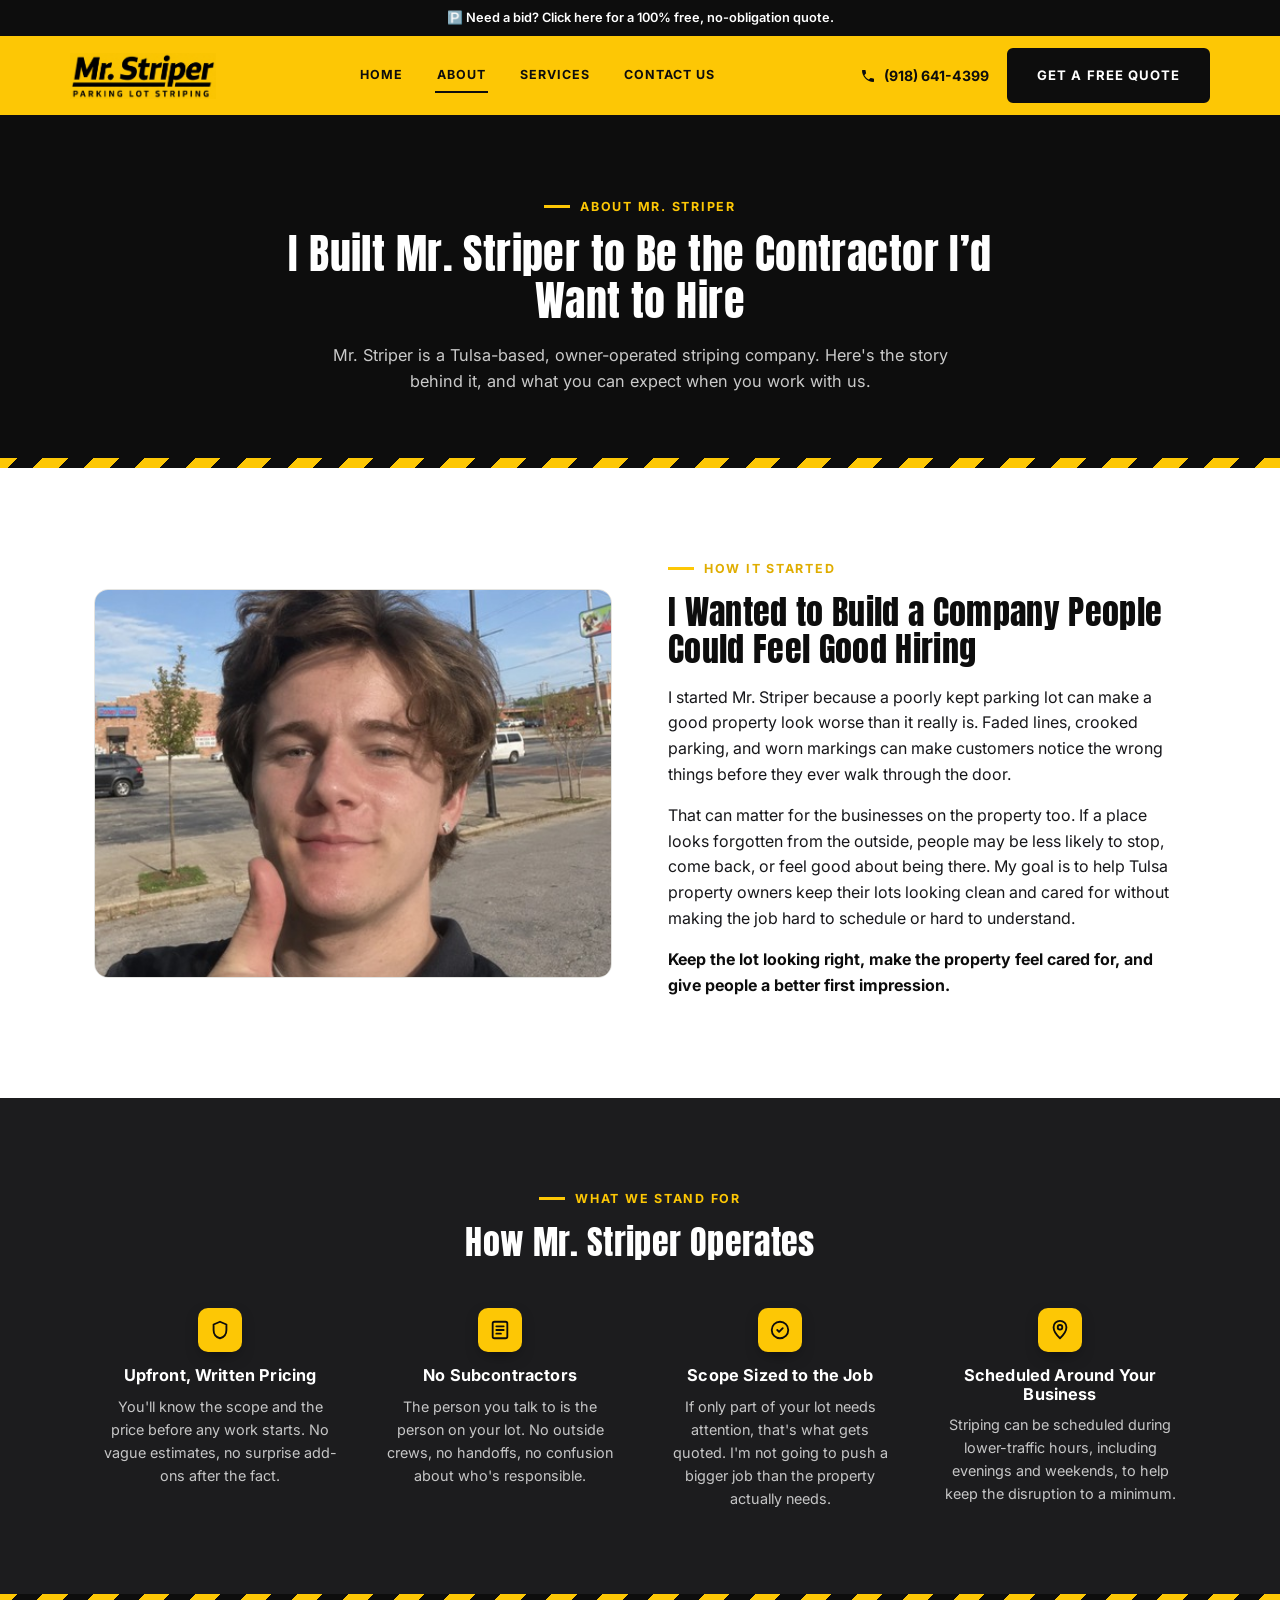
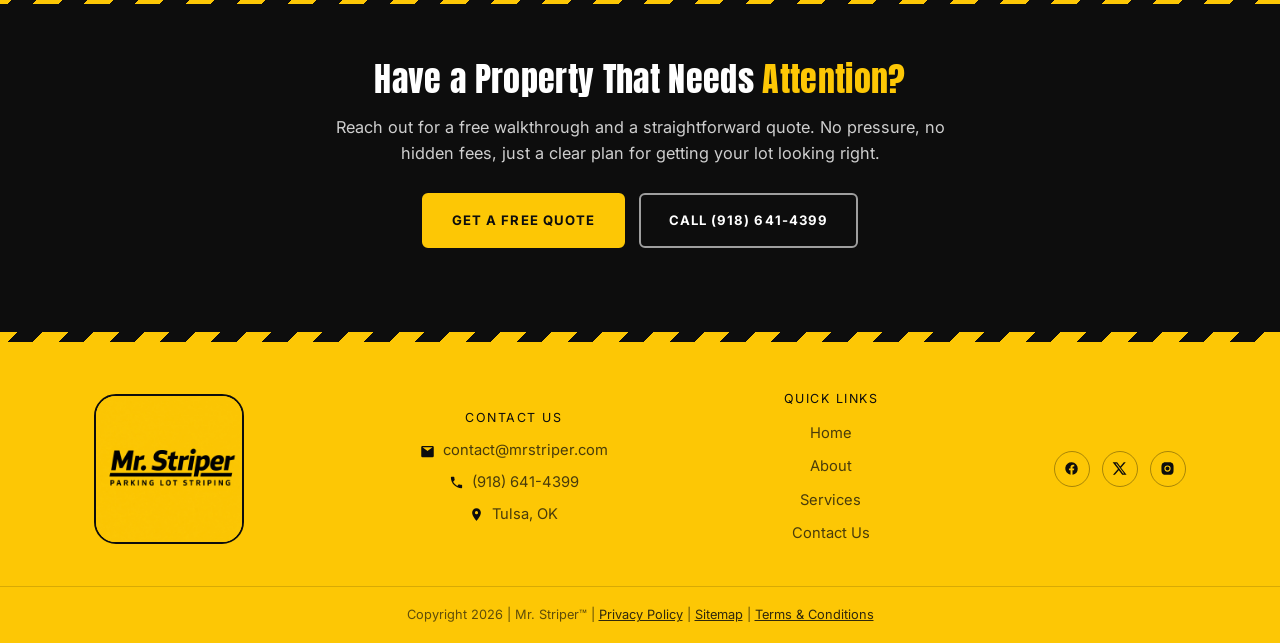
==== about.html @ 01c297da "Rewrite About page story paragraphs" ====
<!DOCTYPE html>
<html lang="en">
<head>
<meta charset="UTF-8">
<meta name="viewport" content="width=device-width, initial-scale=1.0">
<title>About Mr. Striper | Parking Lot Striping in Tulsa, OK</title>
<meta name="description" content="Mr. Striper is a Tulsa-based, owner-operated parking lot striping company built on upfront pricing, careful work, and no subcontractors. Meet Will Senka and see how we operate.">
<link rel="icon" type="image/svg+xml" href="favicon.svg">
<link rel="preconnect" href="https://fonts.googleapis.com">
<link rel="preconnect" href="https://fonts.gstatic.com" crossorigin>
<link href="https://fonts.googleapis.com/css2?family=Anton&family=Inter:wght@400;500;600;700;800&display=swap" rel="stylesheet">
<link rel="stylesheet" href="styles.css">
</head>
<body>

<div class="announcement-bar">
  <div class="wrap">
    <a href="index.html#contact">🅿️ Need a bid? Click here for a 100% free, no-obligation quote.</a>
  </div>
</div>

<header class="site-header">
  <div class="wrap header-inner">
    <a href="index.html" class="brand">
      <img src="images/logo-header.png" alt="Mr. Striper - Parking Lot Striping" class="header-logo">
    </a>

    <nav class="main-nav" id="mainNav">
      <a href="index.html">Home</a>
      <a href="about.html" class="active">About</a>
      <a href="index.html#services">Services</a>
      <a href="index.html#contact">Contact Us</a>
    </nav>

    <div class="header-actions">
      <a class="header-phone" href="tel:9186414399">
        <svg viewBox="0 0 24 24"><path d="M6.6 10.8c1.4 2.8 3.8 5.1 6.6 6.6l2.2-2.2c.3-.3.7-.4 1-.2 1.1.4 2.3.6 3.6.6.6 0 1 .4 1 1V20c0 .6-.4 1-1 1C10.9 21 3 13.1 3 3.9c0-.6.4-1 1-1h3.5c.6 0 1 .4 1 1 0 1.2.2 2.4.6 3.5.1.4 0 .8-.3 1l-2.2 2.4z"/></svg>
        <span class="phone-text">(918) 641-4399</span>
      </a>
      <a class="btn btn-navy" href="index.html#contact">Get a Free Quote</a>
      <button class="nav-toggle" id="navToggle" aria-label="Toggle menu" aria-expanded="false">
        <span></span>
      </button>
    </div>
  </div>
</header>

<!-- PAGE HERO -->
<section class="page-hero">
  <div class="wrap">
    <div class="eyebrow on-dark">About Mr. Striper</div>
    <h1>I Built Mr. Striper to Be the Contractor I&rsquo;d Want to Hire</h1>
    <p>Mr. Striper is a Tulsa-based, owner-operated striping company. Here's the story behind it, and what you can expect when you work with us.</p>
  </div>
</section>

<div class="stripe-divider" aria-hidden="true"></div>

<!-- OUR STORY -->
<section class="section-light">
  <div class="wrap split">
    <div class="split-art">
      <div class="photo-frame ratio-4-3">
        <img src="images/owner-will.jpg" alt="Will Senka, owner of Mr. Striper, giving a thumbs up">
      </div>
    </div>
    <div class="split-copy">
      <div class="eyebrow">How It Started</div>
      <h2>I Wanted to Build a Company People Could Feel Good Hiring</h2>
      <p>I started Mr. Striper because a poorly kept parking lot can make a good property look worse than it really is. Faded lines, crooked parking, and worn markings can make customers notice the wrong things before they ever walk through the door.</p>
      <p>That can matter for the businesses on the property too. If a place looks forgotten from the outside, people may be less likely to stop, come back, or feel good about being there. My goal is to help Tulsa property owners keep their lots looking clean and cared for without making the job hard to schedule or hard to understand.</p>
      <p><strong>Keep the lot looking right, make the property feel cared for, and give people a better first impression.</strong></p>
    </div>
  </div>
</section>

<!-- WHAT WE STAND FOR -->
<section class="section-dark">
  <div class="wrap">
    <div class="services-head">
      <div class="eyebrow on-dark">What We Stand For</div>
      <h2>How Mr. Striper Operates</h2>
    </div>

    <div class="trust-grid">
      <div class="trust-item">
        <div class="service-icon">
          <svg viewBox="0 0 24 24" fill="none" stroke-width="2" stroke-linecap="round" stroke-linejoin="round"><path d="M12 3l7 3v6c0 4.5-3 8-7 9-4-1-7-4.5-7-9V6l7-3z"/></svg>
        </div>
        <h3>Upfront, Written Pricing</h3>
        <p>You'll know the scope and the price before any work starts. No vague estimates, no surprise add-ons after the fact.</p>
      </div>
      <div class="trust-item">
        <div class="service-icon">
          <svg viewBox="0 0 24 24" fill="none" stroke-width="2" stroke-linecap="round" stroke-linejoin="round"><rect x="4" y="3" width="16" height="18" rx="2"/><path d="M8 8h8M8 12h8M8 16h5"/></svg>
        </div>
        <h3>No Subcontractors</h3>
        <p>The person you talk to is the person on your lot. No outside crews, no handoffs, no confusion about who's responsible.</p>
      </div>
      <div class="trust-item">
        <div class="service-icon">
          <svg viewBox="0 0 24 24" fill="none" stroke-width="2" stroke-linecap="round" stroke-linejoin="round"><path d="M9 12l2 2 4-4"/><circle cx="12" cy="12" r="9"/></svg>
        </div>
        <h3>Scope Sized to the Job</h3>
        <p>If only part of your lot needs attention, that's what gets quoted. I'm not going to push a bigger job than the property actually needs.</p>
      </div>
      <div class="trust-item">
        <div class="service-icon">
          <svg viewBox="0 0 24 24" fill="none" stroke-width="2" stroke-linecap="round" stroke-linejoin="round"><path d="M12 21s7-6.5 7-12a7 7 0 10-14 0c0 5.5 7 12 7 12z"/><circle cx="12" cy="9" r="2.5"/></svg>
        </div>
        <h3>Scheduled Around Your Business</h3>
        <p>Striping can be scheduled during lower-traffic hours, including evenings and weekends, to help keep the disruption to a minimum.</p>
      </div>
    </div>
  </div>
</section>

<div class="stripe-divider" aria-hidden="true"></div>

<!-- FINAL CTA -->
<section class="final-cta">
  <div class="wrap">
    <h2>Have a Property That Needs <span class="accent">Attention?</span></h2>
    <p>Reach out for a free walkthrough and a straightforward quote. No pressure, no hidden fees, just a clear plan for getting your lot looking right.</p>
    <div class="cta-row cta-row-center">
      <a href="index.html#contact" class="btn btn-primary">Get a Free Quote</a>
      <a href="tel:9186414399" class="btn btn-outline-white">Call (918) 641-4399</a>
    </div>
  </div>
</section>

<div class="stripe-divider" aria-hidden="true"></div>

<!-- FOOTER -->
<footer class="site-footer">
  <div class="wrap footer-inner">
    <span class="logo-badge" aria-hidden="true">
      <img src="images/logo.jpg" alt="">
    </span>

    <div class="footer-contact">
      <h4>Contact Us</h4>
      <ul>
        <li>
          <svg viewBox="0 0 24 24"><path d="M2 5a2 2 0 012-2h16a2 2 0 012 2v14a2 2 0 01-2 2H4a2 2 0 01-2-2V5zm2 0l8 6 8-6"/></svg>
          <a href="mailto:contact@mrstriper.com">contact@mrstriper.com</a>
        </li>
        <li>
          <svg viewBox="0 0 24 24"><path d="M6.6 10.8c1.4 2.8 3.8 5.1 6.6 6.6l2.2-2.2c.3-.3.7-.4 1-.2 1.1.4 2.3.6 3.6.6.6 0 1 .4 1 1V20c0 .6-.4 1-1 1C10.9 21 3 13.1 3 3.9c0-.6.4-1 1-1h3.5c.6 0 1 .4 1 1 0 1.2.2 2.4.6 3.5.1.4 0 .8-.3 1l-2.2 2.4z"/></svg>
          <a href="tel:9186414399">(918) 641-4399</a>
        </li>
        <li>
          <svg viewBox="0 0 24 24"><path d="M12 2a7 7 0 00-7 7c0 5.25 7 13 7 13s7-7.75 7-13a7 7 0 00-7-7zm0 9.5A2.5 2.5 0 1112 6.5a2.5 2.5 0 010 5z"/></svg>
          Tulsa, OK
        </li>
      </ul>
    </div>

    <div class="footer-links">
      <h4>Quick Links</h4>
      <ul>
        <li><a href="index.html">Home</a></li>
        <li><a href="about.html">About</a></li>
        <li><a href="index.html#services">Services</a></li>
        <li><a href="index.html#contact">Contact Us</a></li>
      </ul>
    </div>

    <div class="footer-social">
      <a href="#" aria-label="Facebook"><svg viewBox="0 0 24 24"><path d="M22 12a10 10 0 10-11.6 9.9v-7H7.9V12h2.5V9.8c0-2.5 1.5-3.9 3.8-3.9 1.1 0 2.2.2 2.2.2v2.5h-1.2c-1.2 0-1.6.8-1.6 1.6V12h2.8l-.4 2.9h-2.4v7A10 10 0 0022 12z"/></svg></a>
      <a href="#" aria-label="X / Twitter"><svg viewBox="0 0 24 24"><path d="M18.9 2H22l-7.6 8.6L23.3 22h-7l-5.5-7.2L4.6 22H1.5l8.1-9.2L1 2h7.2l5 6.6L18.9 2zm-1.2 18h1.7L7.4 3.9H5.6L17.7 20z"/></svg></a>
      <a href="#" aria-label="Instagram"><svg viewBox="0 0 24 24"><path d="M12 2c-2.7 0-3 0-4 .1-1 .1-1.7.2-2.3.5a4.6 4.6 0 00-1.7 1.1A4.6 4.6 0 002.9 5.4c-.3.6-.4 1.3-.5 2.3C2.3 8.7 2.3 9 2.3 12s0 3.3.1 4.3c.1 1 .2 1.7.5 2.3.3.6.6 1.1 1.1 1.7.5.5 1 .9 1.7 1.1.6.3 1.3.4 2.3.5 1 .1 1.3.1 4 .1s3 0 4-.1c1-.1 1.7-.2 2.3-.5a4.6 4.6 0 001.7-1.1c.5-.5.9-1 1.1-1.7.3-.6.4-1.3.5-2.3.1-1 .1-1.3.1-4.3s0-3.3-.1-4.3c-.1-1-.2-1.7-.5-2.3a4.6 4.6 0 00-1.1-1.7 4.6 4.6 0 00-1.7-1.1c-.6-.3-1.3-.4-2.3-.5C15 2 14.7 2 12 2zm0 5a5 5 0 110 10 5 5 0 010-10zm0 8.2a3.2 3.2 0 100-6.4 3.2 3.2 0 000 6.4zm5.2-8.4a1.2 1.2 0 100-2.4 1.2 1.2 0 000 2.4z"/></svg></a>
    </div>
  </div>

  <div class="footer-bottom">
    Copyright 2026 | Mr. Striper™ | <a href="#">Privacy Policy</a> | <a href="#">Sitemap</a> | <a href="#">Terms &amp; Conditions</a>
  </div>
</footer>

<script src="script.js"></script>
</body>
</html>
---- styles.css ----
/* ==========================================================================
   Mr. Striper — stylesheet
   ========================================================================== */

:root {
  --yellow: #fdc705;
  --yellow-deep: #e0ad00;
  --black: #0d0d0d;
  --charcoal: #1c1c1e;
  --asphalt: #2a2a2d;
  --white: #ffffff;
  --off-white: #f7f7f5;
  --ink: #17171a;
  --gray-mid: #696259;
  --border-soft: #e3e3e0;
  --red: #c22a22;
  --blue: #1959a8;

  --font-head: 'Anton', 'Arial Narrow', Arial, sans-serif;
  --font-body: 'Inter', 'Segoe UI', Arial, sans-serif;

  --max: 1140px;
  --radius: 10px;
  --shadow: 0 12px 30px -12px rgba(0, 0, 0, 0.35);
}

* {
  box-sizing: border-box;
}

html {
  scroll-behavior: smooth;
}

#hero,
#about,
#services,
#contact {
  scroll-margin-top: 79px;
}

body {
  margin: 0;
  font-family: var(--font-body);
  color: var(--ink);
  background: var(--white);
  line-height: 1.6;
  -webkit-font-smoothing: antialiased;
}

img {
  max-width: 100%;
  display: block;
}

a {
  color: inherit;
  text-decoration: none;
}

h1, h2, h3, h4 {
  font-family: var(--font-head);
  font-weight: 400;
  color: var(--black);
  letter-spacing: 0.01em;
  margin: 0 0 0.5em;
  line-height: 1.12;
}

p {
  margin: 0 0 1em;
}

.wrap {
  width: 100%;
  max-width: var(--max);
  margin: 0 auto;
  padding: 0 24px;
}

.eyebrow {
  display: inline-flex;
  align-items: center;
  gap: 10px;
  font-family: var(--font-body);
  font-size: 0.78rem;
  font-weight: 700;
  letter-spacing: 0.14em;
  text-transform: uppercase;
  color: var(--yellow-deep);
  margin-bottom: 14px;
}

.eyebrow::before {
  content: "";
  display: inline-block;
  width: 26px;
  height: 3px;
  background: var(--yellow);
}

.eyebrow.on-dark {
  color: var(--yellow);
}

section {
  padding: 84px 0;
}

#services {
  padding-top: 32px;
}

#work-reel {
  padding-top: 56px;
  background: var(--black);
}

#how-it-works {
  padding-top: 56px;
}

#trust-strip {
  padding-top: 56px;
}

/* ---------- Trust badges ---------- */
.trust-badges {
  background: var(--charcoal);
  padding: 26px 0;
}

.trust-badges-row {
  display: flex;
  flex-wrap: wrap;
  justify-content: center;
  align-items: center;
  gap: 14px 22px;
}

.trust-badge {
  display: flex;
  align-items: center;
  gap: 8px;
  font-family: var(--font-body);
  font-weight: 700;
  font-size: 0.82rem;
  color: var(--white);
  white-space: nowrap;
}

.trust-badge svg {
  width: 18px;
  height: 18px;
  stroke: var(--yellow);
  flex-shrink: 0;
}

/* ---------- Hazard stripe divider ---------- */
.stripe-divider {
  height: 10px;
  background: repeating-linear-gradient(
    -45deg,
    var(--yellow),
    var(--yellow) 18px,
    var(--black) 18px,
    var(--black) 36px
  );
}

/* ---------- Buttons ---------- */
.btn {
  display: inline-flex;
  align-items: center;
  justify-content: center;
  gap: 8px;
  font-family: var(--font-body);
  font-weight: 700;
  font-size: 0.82rem;
  letter-spacing: 0.08em;
  text-transform: uppercase;
  padding: 15px 28px;
  border-radius: 6px;
  border: 2px solid transparent;
  cursor: pointer;
  transition: transform 0.15s ease, box-shadow 0.15s ease, background 0.15s ease, color 0.15s ease;
  white-space: nowrap;
}

.btn:hover {
  transform: translateY(-2px);
}

.btn-primary {
  background: var(--yellow);
  color: var(--black);
  border-color: var(--yellow);
}

.btn-primary:hover {
  background: var(--yellow-deep);
  border-color: var(--yellow-deep);
  box-shadow: 0 10px 20px -8px rgba(253, 199, 5, 0.55);
}

.btn-outline-navy {
  background: transparent;
  color: var(--black);
  border-color: var(--black);
}

.btn-outline-navy:hover {
  background: var(--black);
  color: var(--white);
}

.btn-outline-white {
  background: transparent;
  color: var(--white);
  border-color: rgba(255, 255, 255, 0.6);
}

.btn-outline-white:hover {
  background: var(--white);
  color: var(--black);
  border-color: var(--white);
}

.btn-navy {
  background: var(--black);
  color: var(--white);
  border-color: var(--black);
}

.btn-navy:hover {
  background: #000;
  border-color: #000;
  box-shadow: 0 10px 20px -8px rgba(0, 0, 0, 0.55);
}

.cta-row {
  display: flex;
  flex-wrap: wrap;
  gap: 14px;
  margin-top: 26px;
}

/* ---------- Logo ---------- */
.brand {
  display: inline-flex;
  align-items: center;
  gap: 12px;
}

.logo-badge {
  width: 150px;
  height: 150px;
  border-radius: 22px;
  overflow: hidden;
  flex-shrink: 0;
  border: 2px solid var(--black);
}

.logo-badge img {
  width: 100%;
  height: 100%;
  object-fit: cover;
}

.header-logo {
  height: 46px;
  width: auto;
  display: block;
}

/* ---------- Announcement bar ---------- */
.announcement-bar {
  background: var(--black);
}

.announcement-bar a {
  display: block;
  padding: 8px 24px;
  text-align: center;
  font-family: var(--font-body);
  font-size: 0.8rem;
  font-weight: 600;
  color: var(--white);
  text-decoration: none;
}

.announcement-bar a:hover {
  color: var(--yellow);
}

/* ---------- Header ---------- */
header.site-header {
  position: sticky;
  top: 0;
  z-index: 100;
  background: var(--yellow);
  border-bottom: 3px solid var(--black);
}

.header-inner {
  display: flex;
  align-items: center;
  justify-content: space-between;
  gap: 20px;
  padding: 12px 0;
}

nav.main-nav {
  display: flex;
  align-items: center;
  gap: 30px;
}

nav.main-nav a {
  font-family: var(--font-body);
  font-size: 0.78rem;
  font-weight: 700;
  letter-spacing: 0.08em;
  text-transform: uppercase;
  color: var(--black);
  padding: 6px 2px;
  border-bottom: 2px solid transparent;
  transition: border-color 0.15s ease, color 0.15s ease;
}

nav.main-nav a:hover,
nav.main-nav a.active {
  border-color: var(--black);
}

.header-actions {
  display: flex;
  align-items: center;
  gap: 18px;
}

.header-phone {
  display: flex;
  align-items: center;
  gap: 8px;
  font-family: var(--font-body);
  font-weight: 700;
  font-size: 0.88rem;
  color: var(--black);
  white-space: nowrap;
}

.header-phone svg {
  width: 16px;
  height: 16px;
  fill: var(--black);
}

.nav-toggle {
  display: none;
  background: none;
  border: none;
  cursor: pointer;
  padding: 6px;
}

.nav-toggle span,
.nav-toggle span::before,
.nav-toggle span::after {
  display: block;
  width: 24px;
  height: 2px;
  background: var(--black);
  position: relative;
  transition: 0.2s ease;
}

.nav-toggle span::before {
  content: "";
  position: absolute;
  top: -7px;
}

.nav-toggle span::after {
  content: "";
  position: absolute;
  top: 7px;
}

/* ---------- Page hero (interior pages) ---------- */
.page-hero {
  background: var(--black);
  padding: 72px 0 64px;
  text-align: center;
}

.page-hero .eyebrow {
  justify-content: center;
}

.page-hero h1 {
  color: var(--white);
  font-size: 2.6rem;
  max-width: 760px;
  margin: 0 auto 18px;
}

.page-hero p {
  color: rgba(255, 255, 255, 0.78);
  max-width: 620px;
  margin: 0 auto;
  font-size: 1.02rem;
}

/* ---------- Hero ---------- */
.hero {
  position: relative;
  overflow: hidden;
  padding: 100px 0 114px;
}

.hero-bg {
  position: absolute;
  inset: 0;
  z-index: 0;
}

.hero-bg img {
  width: 100%;
  height: 100%;
  object-fit: cover;
  object-position: center 70%;
}

.hero-bg-overlay {
  position: absolute;
  inset: 0;
  background:
    linear-gradient(100deg, rgba(13, 13, 13, 0.97) 0%, rgba(13, 13, 13, 0.9) 30%, rgba(13, 13, 13, 0.58) 58%, rgba(13, 13, 13, 0.3) 100%),
    linear-gradient(180deg, rgba(13, 13, 13, 0.25) 0%, rgba(13, 13, 13, 0) 35%, rgba(13, 13, 13, 0.4) 100%);
}

.hero-grid {
  position: relative;
  z-index: 1;
}

.hero-copy {
  max-width: 620px;
}

.hero h1 {
  font-size: 2.9rem;
  color: var(--white);
}

.hero h1 .accent {
  color: var(--yellow);
}

.final-cta h2 .accent {
  color: var(--yellow);
}

.hero p {
  color: rgba(255, 255, 255, 0.86);
  font-size: 1.02rem;
  max-width: 52ch;
}

.hero p strong {
  color: var(--white);
}

.hero .hero-trust {
  margin: 18px 0 0;
  font-family: var(--font-body);
  font-weight: 700;
  font-size: 0.78rem;
  letter-spacing: 0.02em;
  color: rgba(255, 255, 255, 0.92);
}

/* ---------- Alternating content sections ---------- */
.split {
  display: grid;
  grid-template-columns: 1fr 1fr;
  gap: 56px;
  align-items: center;
}

.split.reverse .split-art {
  order: 2;
}

.split.reverse .split-copy {
  order: 1;
}

.split-art {
  background: var(--off-white);
  border: 1px solid var(--border-soft);
  border-radius: 14px;
  overflow: hidden;
}

.photo-frame {
  aspect-ratio: 16 / 9;
  overflow: hidden;
}

.photo-frame.ratio-4-3 {
  aspect-ratio: 4 / 3;
}

.photo-frame img {
  width: 100%;
  height: 100%;
  object-fit: cover;
}

/* ---------- Illustrated before/after panels ---------- */
.before-after {
  display: grid;
  grid-template-columns: 1fr 1fr;
  gap: 3px;
  aspect-ratio: 4 / 3;
  background: var(--black);
}

.ba-panel {
  position: relative;
  overflow: hidden;
}

.ba-panel svg {
  width: 100%;
  height: 100%;
  display: block;
}

.ba-label {
  position: absolute;
  top: 0;
  left: 0;
  right: 0;
  z-index: 1;
  text-align: center;
  padding: 8px 4px;
  font-family: var(--font-body);
  font-weight: 700;
  font-size: 0.72rem;
  letter-spacing: 0.1em;
  text-transform: uppercase;
  color: var(--white);
}

.ba-before {
  background: rgba(0, 0, 0, 0.55);
}

.ba-after {
  background: var(--yellow-deep);
  color: var(--black);
}

.split-copy p strong {
  color: var(--black);
}

.section-light {
  background: var(--white);
}

.section-soft {
  background: var(--off-white);
  padding-top: 56px;
}

/* ---------- Dark feature section ---------- */
.section-dark {
  background: var(--charcoal);
  color: rgba(255, 255, 255, 0.88);
}

.section-dark h2 {
  color: var(--white);
}

.split-copy h2 {
  font-size: 2.1rem;
}

.section-dark .split-art {
  background: rgba(255, 255, 255, 0.04);
  border: 1px solid rgba(255, 255, 255, 0.14);
}

.section-dark p strong {
  color: var(--white);
}

/* ---------- Services ---------- */
.services-head {
  text-align: center;
  max-width: 640px;
  margin: 0 auto 48px;
}

.services-head h2 {
  font-size: 2.1rem;
}

.services-head p {
  color: var(--gray-mid);
}

.services-grid {
  display: grid;
  grid-template-columns: repeat(2, 1fr);
  gap: 24px;
  max-width: 860px;
  margin: 0 auto;
}

.service-card {
  position: relative;
  overflow: hidden;
  border-radius: 12px;
  aspect-ratio: 4 / 3.4;
  padding: 22px 22px 24px;
  display: flex;
  flex-direction: column;
  justify-content: flex-end;
  background-size: cover;
  background-repeat: no-repeat;
  border: 1px solid rgba(255, 255, 255, 0.1);
  transition: transform 0.18s ease, box-shadow 0.18s ease;
}

.service-card::before {
  content: "";
  position: absolute;
  inset: 0;
  background: linear-gradient(180deg, rgba(13, 13, 13, 0.15) 0%, rgba(13, 13, 13, 0.4) 45%, rgba(13, 13, 13, 0.94) 100%);
  z-index: 0;
}

.service-card > * {
  position: relative;
  z-index: 1;
}

.service-card:hover {
  transform: translateY(-4px);
  box-shadow: var(--shadow);
}

.card-photo-1 { background-image: url("images/hero-lot.webp"); background-position: center 30%; }
.card-photo-2 { background-image: url("images/restriping-lines.webp"); background-position: center 30%; }
.card-photo-3 { background-image: url("images/ada-stalls.webp"); background-position: center 35%; }
.card-photo-4 { background-image: url("images/fire-lane-curb.webp"); background-position: 60% 50%; }

.service-icon {
  width: 44px;
  height: 44px;
  border-radius: 10px;
  background: var(--yellow);
  display: flex;
  align-items: center;
  justify-content: center;
  margin-bottom: 14px;
  box-shadow: 0 6px 16px -6px rgba(0, 0, 0, 0.6);
}

.service-icon svg {
  width: 22px;
  height: 22px;
  stroke: var(--black);
}

.service-card h3 {
  color: var(--white);
  font-family: var(--font-body);
  font-weight: 700;
  font-size: 1.06rem;
  margin-bottom: 8px;
}

.service-card p {
  color: rgba(255, 255, 255, 0.85);
  font-size: 0.95rem;
  margin-bottom: 0;
}

/* ---------- Trust strip ---------- */
.trust-grid {
  display: grid;
  grid-template-columns: repeat(4, 1fr);
  gap: 28px;
}

.trust-item {
  display: flex;
  flex-direction: column;
  align-items: center;
  text-align: center;
  gap: 10px;
}

.trust-item .service-icon {
  margin-bottom: 4px;
}

.trust-item h3 {
  font-family: var(--font-body);
  font-weight: 700;
  font-size: 1.02rem;
  color: var(--white);
  margin: 0;
}

.trust-item p {
  font-family: var(--font-body);
  font-size: 0.9rem;
  color: rgba(255, 255, 255, 0.75);
  max-width: 26ch;
  margin: 0;
}

/* ---------- How it works ---------- */
.steps-grid {
  display: grid;
  grid-template-columns: repeat(4, 1fr);
  gap: 32px;
}

.step-num {
  font-family: var(--font-head);
  font-size: 2.6rem;
  color: var(--white);
  line-height: 1;
  margin-bottom: 16px;
}

.step-rule {
  width: 44px;
  height: 4px;
  background: var(--yellow);
  border-radius: 2px;
  margin-bottom: 20px;
}

.step h3 {
  font-family: var(--font-head);
  font-size: 1.05rem;
  letter-spacing: 0.02em;
  text-transform: uppercase;
  color: var(--white);
  margin-bottom: 10px;
}

.step p {
  font-family: var(--font-body);
  font-size: 0.92rem;
  line-height: 1.55;
  color: rgba(255, 255, 255, 0.7);
  margin: 0;
}

/* ---------- Work reel ---------- */
.reel-head {
  text-align: center;
  max-width: 640px;
  margin: 0 auto 40px;
}

.reel-head h2 {
  font-size: 2.1rem;
}

.reel-head p {
  color: rgba(255, 255, 255, 0.75);
}

.reel {
  position: relative;
  max-width: 860px;
  margin: 0 auto;
  aspect-ratio: 16 / 9;
  border-radius: 14px;
  overflow: hidden;
  box-shadow: var(--shadow);
  border: 1px solid rgba(255, 255, 255, 0.14);
}

.reel-slide {
  position: absolute;
  inset: 0;
  opacity: 0;
  animation: reelFade 28s ease infinite;
}

.reel-slide:nth-child(1) { animation-delay: 0s; }
.reel-slide:nth-child(2) { animation-delay: 4s; }
.reel-slide:nth-child(3) { animation-delay: 8s; }
.reel-slide:nth-child(4) { animation-delay: 12s; }
.reel-slide:nth-child(5) { animation-delay: 16s; }
.reel-slide:nth-child(6) { animation-delay: 20s; }
.reel-slide:nth-child(7) { animation-delay: 24s; }

@keyframes reelFade {
  0% { opacity: 0; }
  3.57% { opacity: 1; }
  10.71% { opacity: 1; }
  14.29% { opacity: 0; }
  100% { opacity: 0; }
}

.reel-slide img {
  width: 100%;
  height: 100%;
  object-fit: cover;
}

.reel-caption {
  position: absolute;
  left: 0;
  right: 0;
  bottom: 0;
  padding: 34px 22px 16px;
  background: linear-gradient(180deg, rgba(13, 13, 13, 0) 0%, rgba(13, 13, 13, 0.85) 100%);
  color: var(--white);
  font-family: var(--font-body);
  font-weight: 600;
  font-size: 0.98rem;
}

.reel-dots {
  position: absolute;
  right: 16px;
  bottom: 14px;
  display: flex;
  gap: 6px;
}

.reel-dots span {
  width: 6px;
  height: 6px;
  border-radius: 50%;
  background: rgba(255, 255, 255, 0.4);
  animation: reelDot 28s linear infinite;
}

.reel-dots span:nth-child(1) { animation-delay: 0s; }
.reel-dots span:nth-child(2) { animation-delay: 4s; }
.reel-dots span:nth-child(3) { animation-delay: 8s; }
.reel-dots span:nth-child(4) { animation-delay: 12s; }
.reel-dots span:nth-child(5) { animation-delay: 16s; }
.reel-dots span:nth-child(6) { animation-delay: 20s; }
.reel-dots span:nth-child(7) { animation-delay: 24s; }

@keyframes reelDot {
  0% { background: var(--yellow); }
  14.29% { background: var(--yellow); }
  14.3% { background: rgba(255, 255, 255, 0.4); }
  100% { background: rgba(255, 255, 255, 0.4); }
}

/* ---------- Owner section ---------- */
.owner-section {
  background: var(--yellow);
  padding: 60px 0 90px;
  text-align: center;
}

.owner-section > .wrap > h2 {
  display: inline-block;
  color: var(--black);
  margin-bottom: 34px;
  font-size: 2.1rem;
}

.owner-section > .wrap > h2::after {
  content: "";
  display: block;
  width: 75%;
  height: 7px;
  background: var(--black);
  border-radius: 4px;
  margin: 16px auto 0;
}

.owner-card {
  background: var(--charcoal);
  border-radius: 16px;
  box-shadow: 0 25px 50px -20px rgba(0, 0, 0, 0.5);
  padding: 44px;
  max-width: 700px;
  margin: 0 auto;
  text-align: left;
}

.owner-top {
  display: flex;
  align-items: center;
  gap: 16px;
  margin-bottom: 20px;
}

.owner-avatar {
  width: 88px;
  height: 88px;
  border-radius: 50%;
  overflow: hidden;
  flex-shrink: 0;
  border: 2px solid var(--yellow);
}

.owner-avatar img {
  width: 100%;
  height: 100%;
  object-fit: cover;
}

.owner-top .eyebrow {
  margin-bottom: 4px;
}

.owner-top h3 {
  font-family: var(--font-body);
  font-weight: 800;
  font-size: 1.3rem;
  margin: 0;
  color: var(--white);
}

.owner-card p {
  color: rgba(255, 255, 255, 0.85);
}

.owner-sign {
  color: var(--yellow);
  font-weight: 700;
  font-family: var(--font-body);
  font-size: 0.9rem;
  margin-top: 18px;
  margin-bottom: 0;
}

/* ---------- FAQ ---------- */
.faq-head {
  text-align: center;
  margin-bottom: 40px;
}

.faq-head h2 {
  font-size: 2.1rem;
}

.faq-head .eyebrow {
  justify-content: center;
}

.faq-list {
  max-width: 780px;
  margin: 0 auto;
  display: flex;
  flex-direction: column;
  gap: 12px;
}

.faq-item {
  background: var(--white);
  border: 1px solid var(--border-soft);
  border-radius: 10px;
  overflow: hidden;
}

.faq-q {
  width: 100%;
  display: flex;
  align-items: center;
  justify-content: space-between;
  gap: 16px;
  background: none;
  border: none;
  text-align: left;
  font-family: var(--font-body);
  font-weight: 700;
  font-size: 0.98rem;
  color: var(--black);
  padding: 18px 20px;
  cursor: pointer;
}

.faq-q .icon {
  flex-shrink: 0;
  width: 22px;
  height: 22px;
  border-radius: 50%;
  border: 2px solid var(--yellow-deep);
  color: var(--black);
  display: flex;
  align-items: center;
  justify-content: center;
  font-size: 16px;
  font-weight: 700;
  transition: transform 0.2s ease;
  line-height: 1;
}

.faq-item.open .faq-q .icon {
  transform: rotate(45deg);
  background: var(--yellow);
}

.faq-a {
  max-height: 0;
  overflow: hidden;
  transition: max-height 0.25s ease;
}

.faq-a-inner {
  padding: 0 20px 18px;
  color: var(--gray-mid);
  font-size: 0.95rem;
}

/* ---------- Service area band ---------- */
.area-band {
  background: linear-gradient(120deg, var(--black), var(--charcoal) 75%);
  color: var(--white);
  text-align: center;
  padding: 56px 0 74px;
}

.area-band .eyebrow {
  justify-content: center;
  color: var(--yellow);
}

.area-band .eyebrow::before {
  background: var(--yellow);
}

.area-band h2 {
  color: var(--white);
  font-size: 1.9rem;
}

.area-band p {
  max-width: 700px;
  margin: 0 auto 8px;
  color: rgba(255, 255, 255, 0.85);
}

.area-band .cta-row {
  justify-content: center;
  margin-top: 28px;
}

.area-photo {
  max-width: 480px;
  margin: 32px auto 0;
  border-radius: 14px;
  overflow: hidden;
  border: 2px solid var(--yellow);
  box-shadow: var(--shadow);
}

.area-photo img {
  width: 100%;
  height: auto;
  display: block;
}

/* ---------- Final CTA ---------- */
.final-cta {
  background: var(--black);
  color: var(--white);
  text-align: center;
  padding: 56px 0 84px;
}

.final-cta h2 {
  color: var(--white);
  font-size: 2.1rem;
}

.final-cta p {
  max-width: 620px;
  margin: 0 auto;
  color: rgba(255, 255, 255, 0.8);
  font-size: 1.02rem;
}

.cta-row-center {
  justify-content: center;
}

/* ---------- Contact form ---------- */
#contact.section-dark {
  padding-bottom: 72px;
}

.contact-form {
  max-width: 640px;
  margin: 0 auto;
}

.form-row {
  display: grid;
  grid-template-columns: 1fr 1fr;
  gap: 18px;
}

.form-field {
  margin-bottom: 18px;
}

.form-field label {
  display: block;
  font-family: var(--font-body);
  font-weight: 700;
  font-size: 0.8rem;
  letter-spacing: 0.04em;
  text-transform: uppercase;
  color: rgba(255, 255, 255, 0.85);
  margin-bottom: 8px;
}

.form-field input,
.form-field textarea {
  width: 100%;
  font-family: var(--font-body);
  font-size: 0.98rem;
  color: var(--ink);
  background: var(--white);
  border: 2px solid transparent;
  border-radius: 6px;
  padding: 12px 14px;
  transition: border-color 0.15s ease, box-shadow 0.15s ease;
}

.form-field input:focus,
.form-field textarea:focus {
  outline: none;
  border-color: var(--yellow);
  box-shadow: 0 0 0 3px rgba(253, 199, 5, 0.3);
}

.form-field textarea {
  resize: vertical;
  min-height: 110px;
}

.contact-form .btn {
  width: 100%;
  margin-top: 4px;
}

.form-honeypot {
  position: absolute;
  left: -9999px;
  width: 1px;
  height: 1px;
  opacity: 0;
  pointer-events: none;
}

.form-status {
  margin: 16px 0 0;
  font-family: var(--font-body);
  font-weight: 700;
  font-size: 0.92rem;
  min-height: 1.2em;
}

.form-status-success {
  color: var(--yellow);
}

.form-status-error {
  color: #ff8a80;
}

/* ---------- Footer ---------- */
footer.site-footer {
  background: var(--yellow);
  color: rgba(13, 13, 13, 0.75);
  padding: 50px 0 0;
}

.footer-inner {
  display: flex;
  align-items: center;
  justify-content: space-between;
  flex-wrap: wrap;
  gap: 30px;
  padding-bottom: 40px;
}

.footer-contact h4 {
  font-family: var(--font-body);
  color: var(--black);
  font-size: 0.78rem;
  letter-spacing: 0.12em;
  text-transform: uppercase;
  margin-bottom: 14px;
  text-align: center;
}

.footer-contact ul {
  list-style: none;
  margin: 0;
  padding: 0;
  display: flex;
  flex-direction: column;
  gap: 8px;
  align-items: center;
}

.footer-contact li {
  display: flex;
  align-items: center;
  gap: 8px;
  font-size: 0.92rem;
}

.footer-contact svg {
  width: 15px;
  height: 15px;
  fill: var(--black);
  flex-shrink: 0;
}

.footer-links h4 {
  font-family: var(--font-body);
  color: var(--black);
  font-size: 0.78rem;
  letter-spacing: 0.12em;
  text-transform: uppercase;
  margin-bottom: 14px;
  text-align: center;
}

.footer-links ul {
  list-style: none;
  margin: 0;
  padding: 0;
  display: flex;
  flex-direction: column;
  gap: 8px;
  align-items: center;
}

.footer-links li a {
  font-size: 0.92rem;
  color: rgba(13, 13, 13, 0.75);
  transition: color 0.15s ease;
}

.footer-links li a:hover {
  color: var(--black);
  text-decoration: underline;
}

.footer-social {
  display: flex;
  gap: 12px;
}

.footer-social a {
  width: 36px;
  height: 36px;
  border-radius: 50%;
  border: 1px solid rgba(13, 13, 13, 0.35);
  display: flex;
  align-items: center;
  justify-content: center;
  transition: background 0.15s ease, border-color 0.15s ease;
}

.footer-social a:hover {
  background: var(--black);
  border-color: var(--black);
}

.footer-social a:hover svg {
  fill: var(--white);
}

.footer-social svg {
  width: 15px;
  height: 15px;
  fill: var(--black);
}

.footer-bottom {
  border-top: 1px solid rgba(13, 13, 13, 0.15);
  padding: 18px 0;
  text-align: center;
  font-size: 0.8rem;
  color: rgba(13, 13, 13, 0.65);
}

.footer-bottom a {
  color: rgba(13, 13, 13, 0.85);
  text-decoration: underline;
}

/* ---------- Responsive ---------- */
@media (max-width: 900px) {
  .hero-grid,
  .split {
    grid-template-columns: 1fr;
  }

  .split.reverse .split-art,
  .split.reverse .split-copy {
    order: initial;
  }

  .services-grid,
  .trust-grid,
  .steps-grid {
    grid-template-columns: repeat(2, 1fr);
  }

  .hero h1,
  .page-hero h1 {
    font-size: 2.3rem;
  }

  section {
    padding: 60px 0;
  }
}

@media (max-width: 720px) {
  nav.main-nav {
    position: fixed;
    top: 65px;
    left: 0;
    right: 0;
    background: var(--yellow);
    flex-direction: column;
    align-items: flex-start;
    gap: 0;
    padding: 10px 24px 20px;
    border-bottom: 3px solid var(--black);
    transform: translateY(-130%);
    opacity: 0;
    pointer-events: none;
    transition: transform 0.2s ease, opacity 0.2s ease;
  }

  nav.main-nav.open {
    transform: translateY(0);
    opacity: 1;
    pointer-events: auto;
  }

  nav.main-nav a {
    width: 100%;
    padding: 12px 0;
    border-bottom: 1px solid rgba(0, 0, 0, 0.15);
  }

  .header-phone span.phone-text {
    display: none;
  }

  .header-actions .btn-navy {
    display: none;
  }

  .nav-toggle {
    display: block;
  }

  .services-grid,
  .trust-grid,
  .steps-grid,
  .form-row {
    grid-template-columns: 1fr;
  }

  .owner-card {
    padding: 28px 22px;
  }

  .owner-top {
    flex-wrap: wrap;
  }

  .footer-inner {
    flex-direction: column;
    text-align: center;
  }

  .hero h1,
  .page-hero h1 {
    font-size: 1.9rem;
  }
}
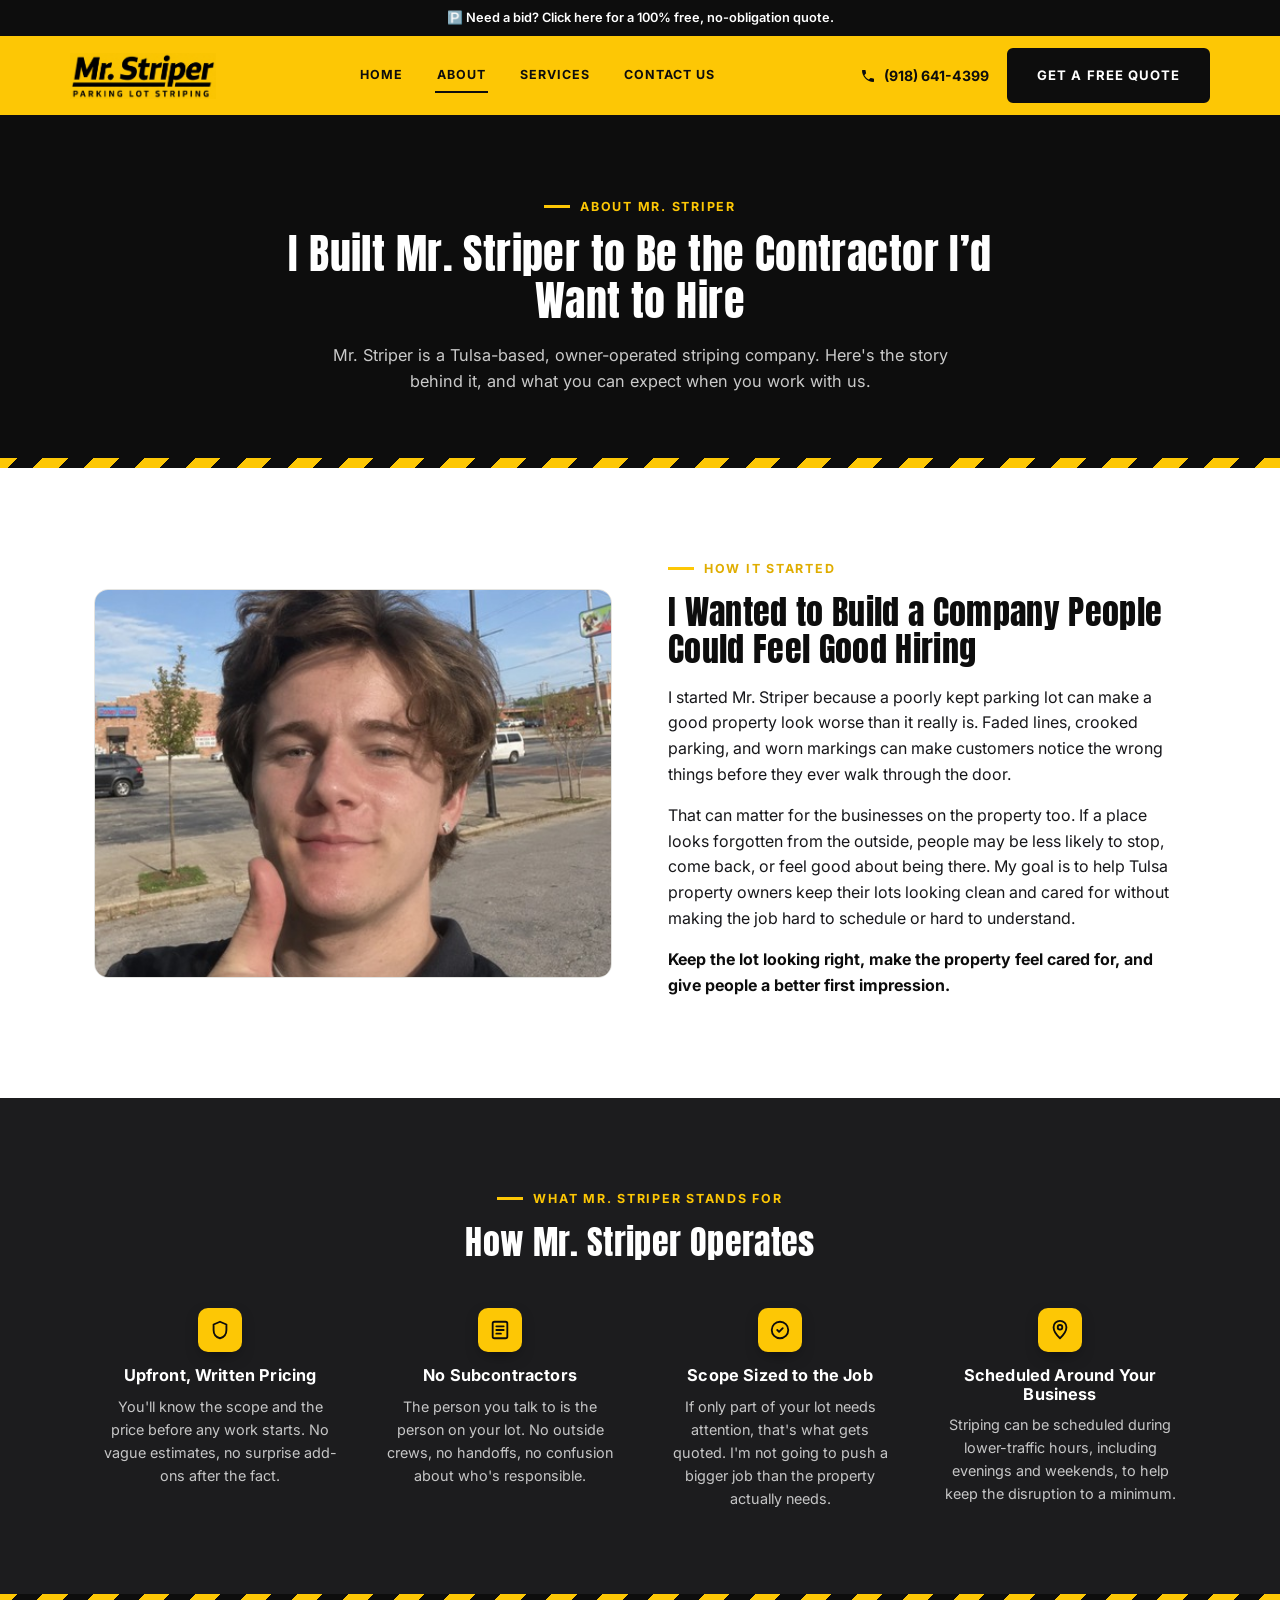
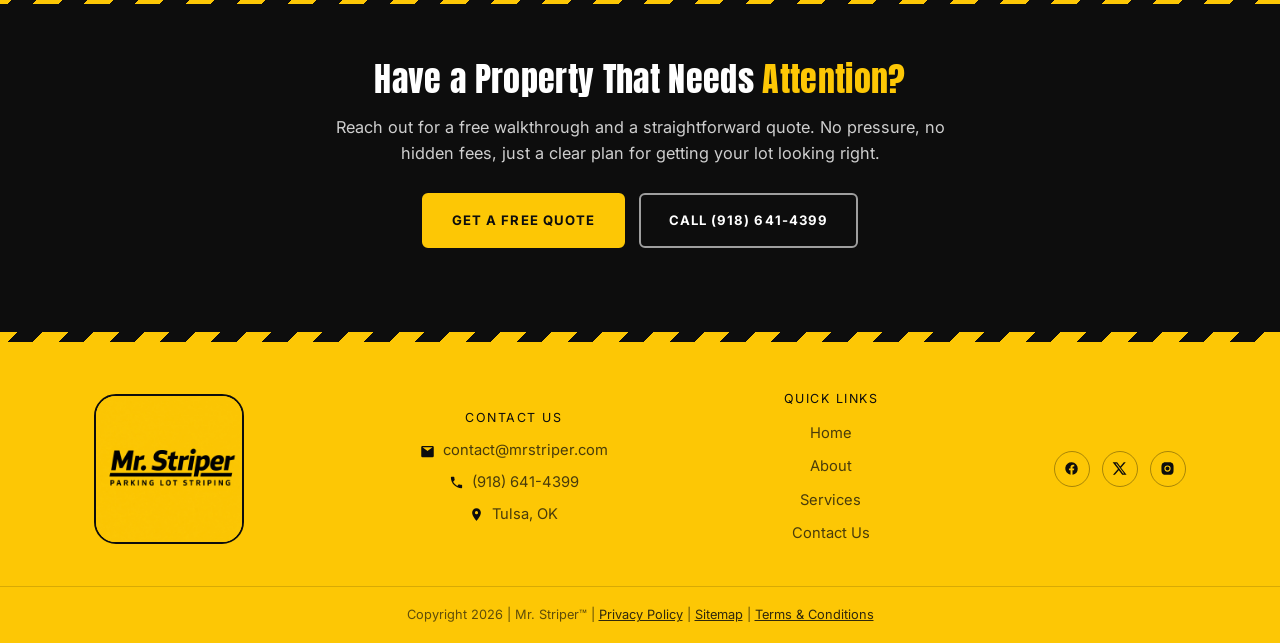
==== commit 6f86f5eb: "Update About page values section eyebrow text" ====
--- a/about.html
+++ b/about.html
@@ -78,7 +78,7 @@
 <section class="section-dark">
   <div class="wrap">
     <div class="services-head">
-      <div class="eyebrow on-dark">What We Stand For</div>
+      <div class="eyebrow on-dark">What Mr. Striper Stands For</div>
       <h2>How Mr. Striper Operates</h2>
     </div>
 
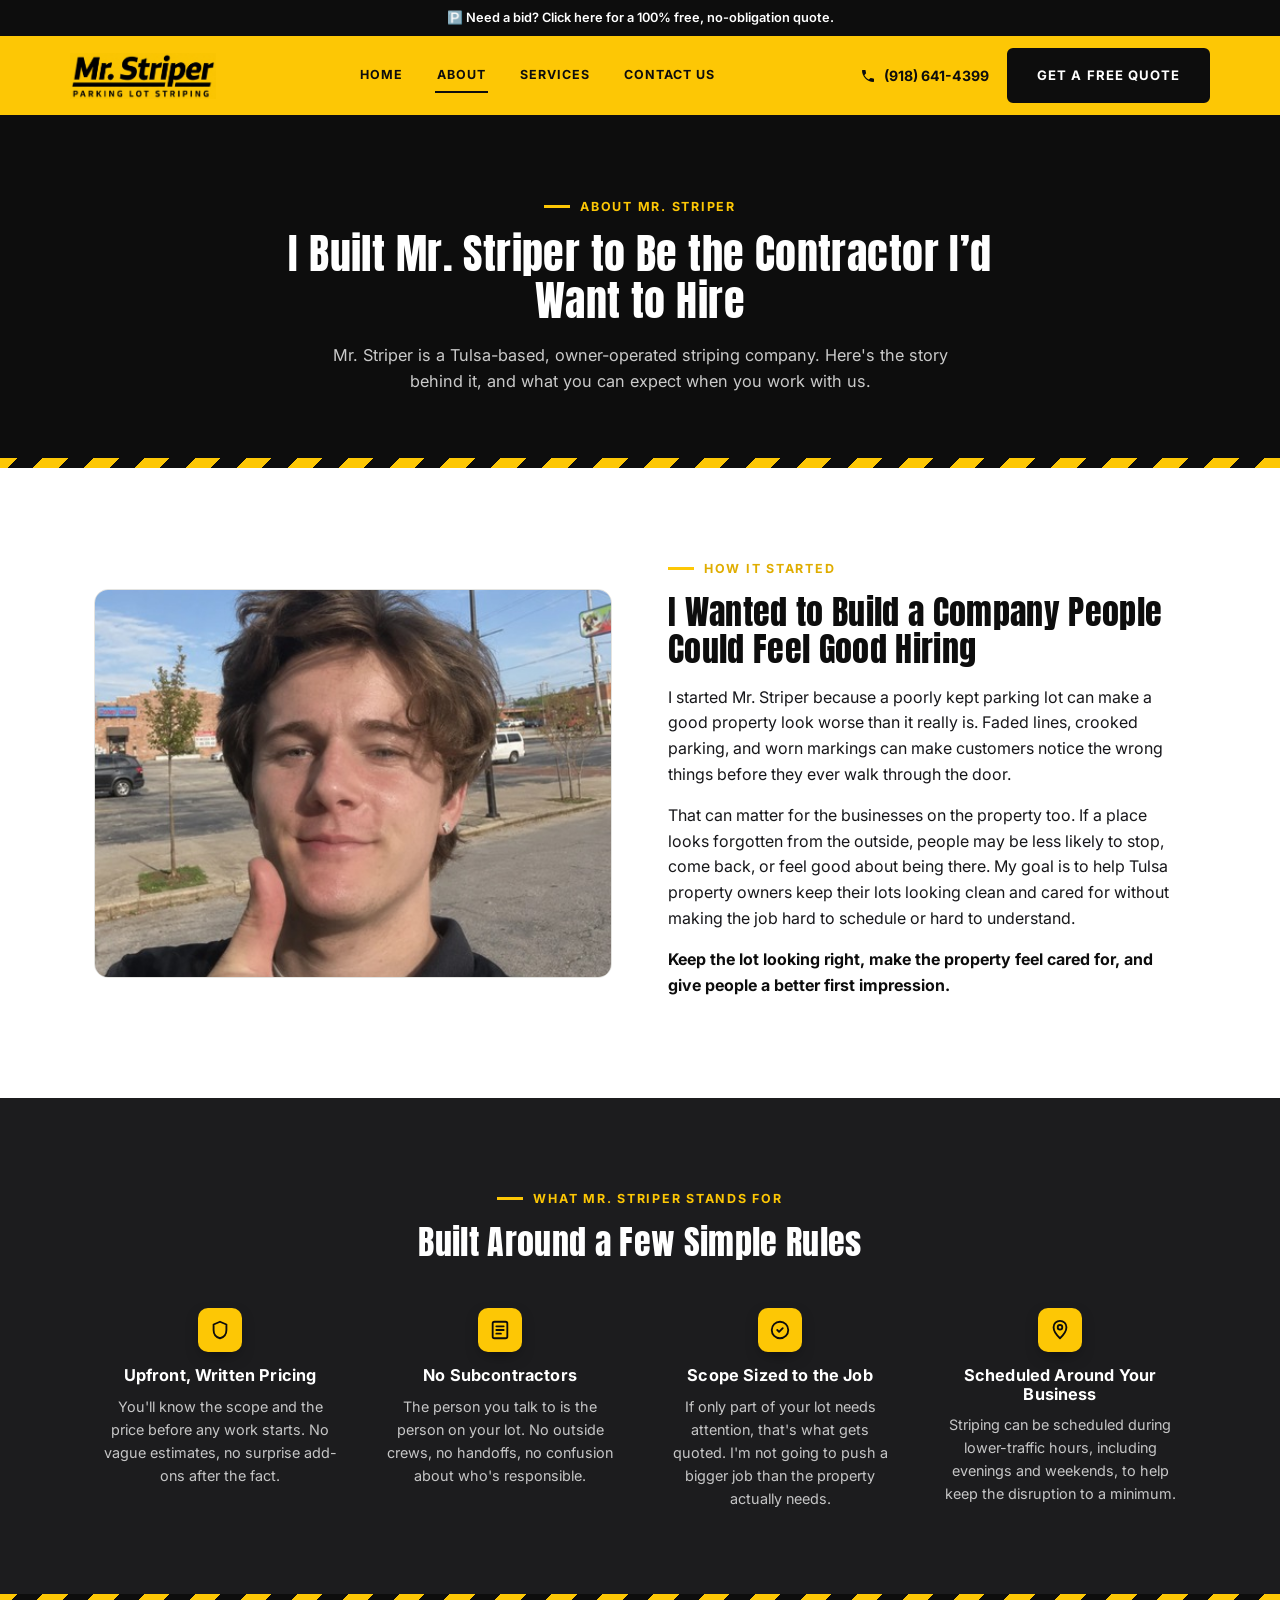
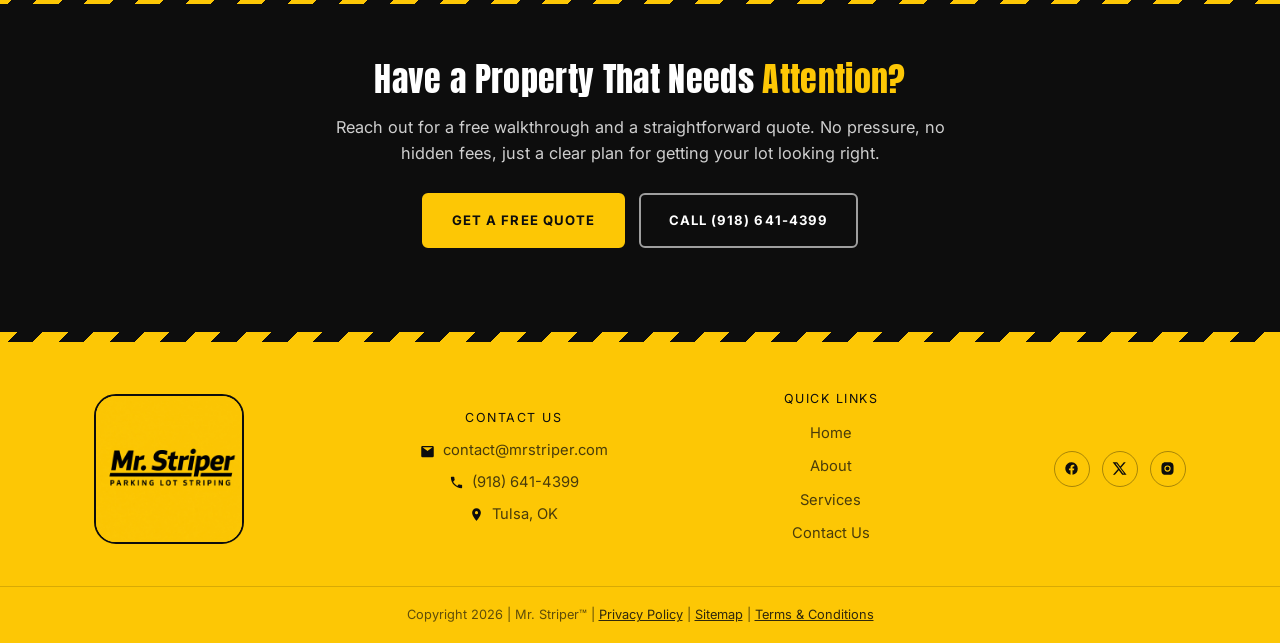
==== commit 851d9ea4: "Update About page values section heading" ====
--- a/about.html
+++ b/about.html
@@ -79,7 +79,7 @@
   <div class="wrap">
     <div class="services-head">
       <div class="eyebrow on-dark">What Mr. Striper Stands For</div>
-      <h2>How Mr. Striper Operates</h2>
+      <h2>Built Around a Few Simple Rules</h2>
     </div>
 
     <div class="trust-grid">
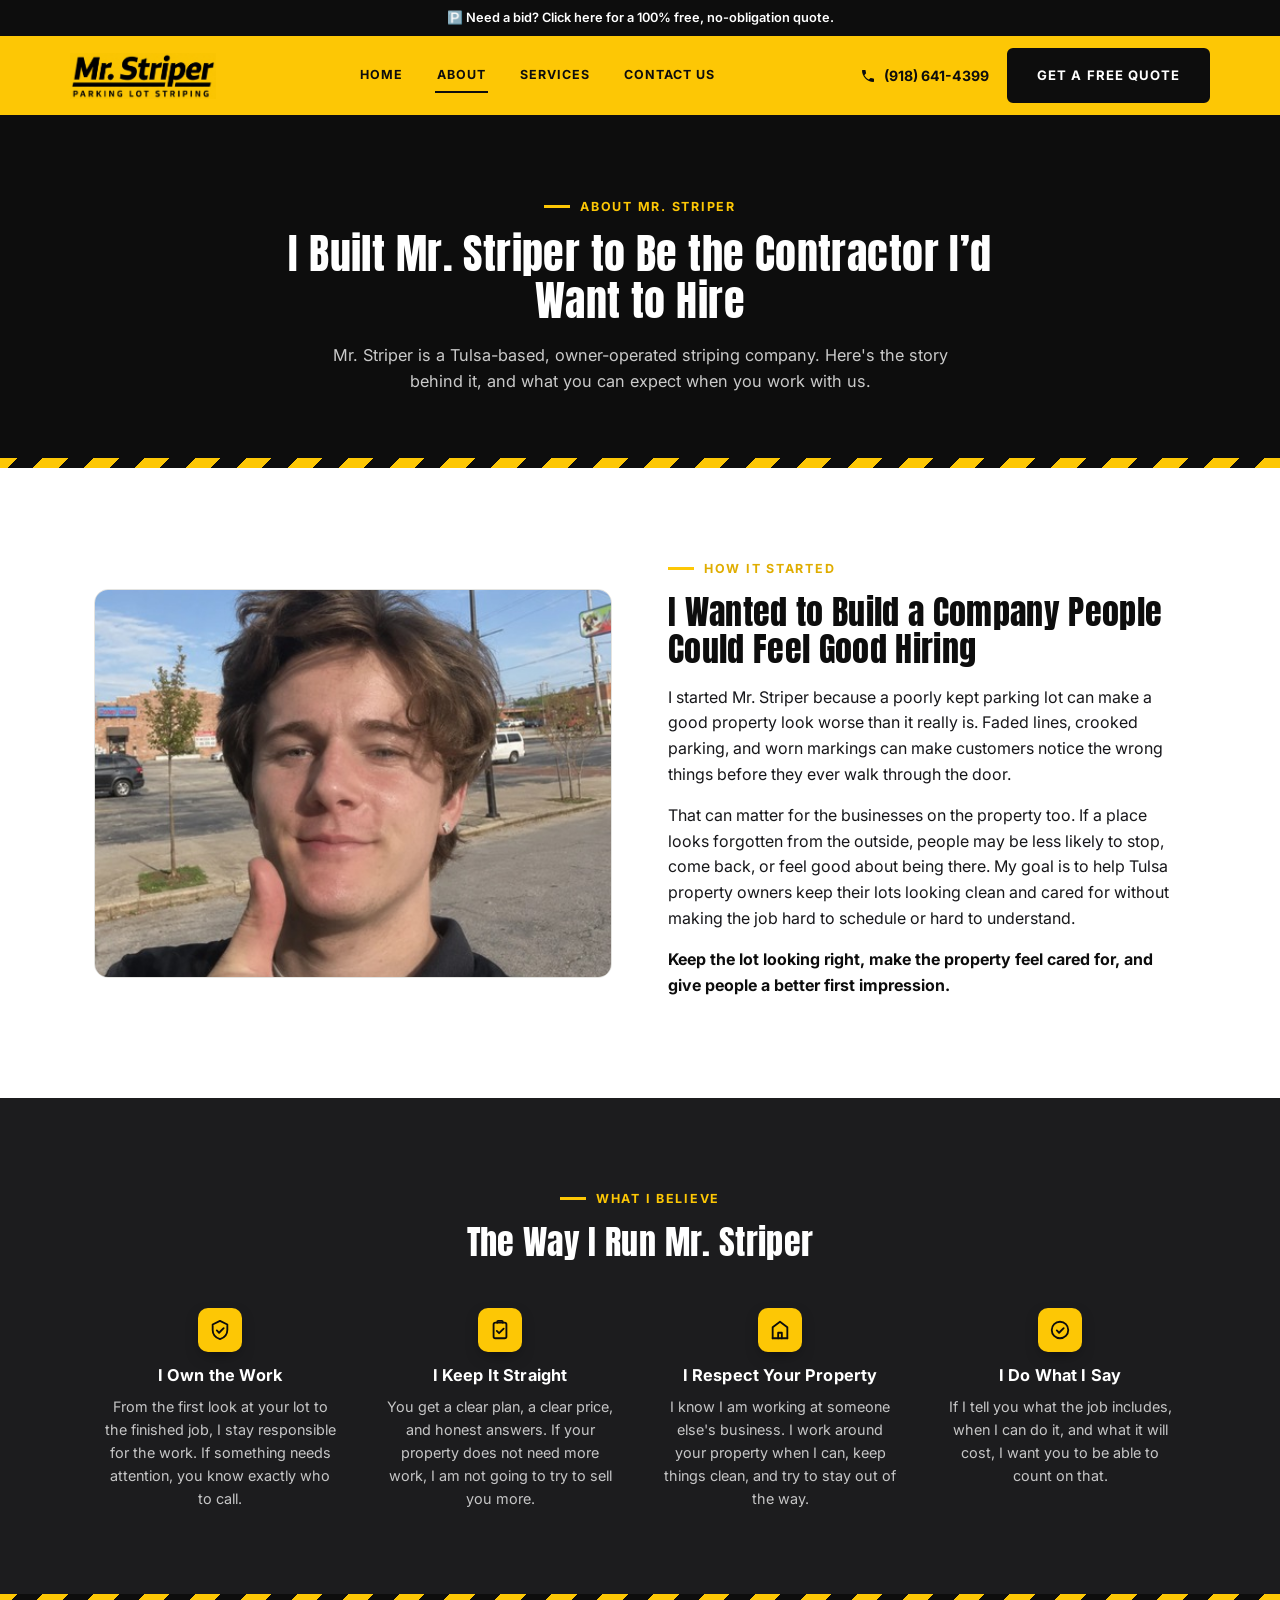
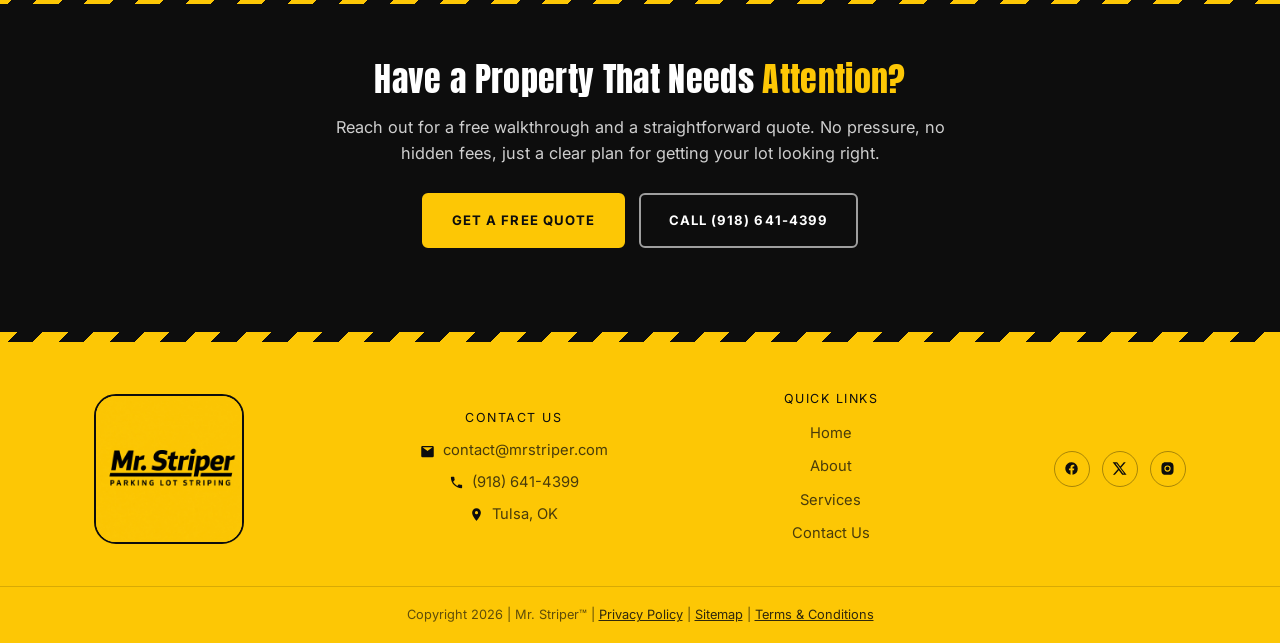
==== commit d39cb511: "Rebuild About page values section with new copy and icons" ====
--- a/about.html
+++ b/about.html
@@ -74,42 +74,42 @@
   </div>
 </section>
 
-<!-- WHAT WE STAND FOR -->
+<!-- WHAT I BELIEVE -->
 <section class="section-dark">
   <div class="wrap">
     <div class="services-head">
-      <div class="eyebrow on-dark">What Mr. Striper Stands For</div>
-      <h2>Built Around a Few Simple Rules</h2>
+      <div class="eyebrow on-dark">What I Believe</div>
+      <h2>The Way I Run Mr. Striper</h2>
     </div>
 
     <div class="trust-grid">
       <div class="trust-item">
         <div class="service-icon">
-          <svg viewBox="0 0 24 24" fill="none" stroke-width="2" stroke-linecap="round" stroke-linejoin="round"><path d="M12 3l7 3v6c0 4.5-3 8-7 9-4-1-7-4.5-7-9V6l7-3z"/></svg>
+          <svg viewBox="0 0 24 24" fill="none" stroke-width="2" stroke-linecap="round" stroke-linejoin="round"><path d="M12 2l8 4v6c0 5-3.5 8.5-8 10-4.5-1.5-8-5-8-10V6l8-4z"/><path d="M8.5 12.5l2.5 2.5 5-5"/></svg>
         </div>
-        <h3>Upfront, Written Pricing</h3>
-        <p>You'll know the scope and the price before any work starts. No vague estimates, no surprise add-ons after the fact.</p>
+        <h3>I Own the Work</h3>
+        <p>From the first look at your lot to the finished job, I stay responsible for the work. If something needs attention, you know exactly who to call.</p>
       </div>
       <div class="trust-item">
         <div class="service-icon">
-          <svg viewBox="0 0 24 24" fill="none" stroke-width="2" stroke-linecap="round" stroke-linejoin="round"><rect x="4" y="3" width="16" height="18" rx="2"/><path d="M8 8h8M8 12h8M8 16h5"/></svg>
+          <svg viewBox="0 0 24 24" fill="none" stroke-width="2" stroke-linecap="round" stroke-linejoin="round"><rect x="5" y="4" width="14" height="17" rx="2"/><path d="M9 4V3a1 1 0 011-1h4a1 1 0 011 1v1"/><path d="M8.5 13l2.5 2.5 5-5"/></svg>
         </div>
-        <h3>No Subcontractors</h3>
-        <p>The person you talk to is the person on your lot. No outside crews, no handoffs, no confusion about who's responsible.</p>
+        <h3>I Keep It Straight</h3>
+        <p>You get a clear plan, a clear price, and honest answers. If your property does not need more work, I am not going to try to sell you more.</p>
       </div>
       <div class="trust-item">
         <div class="service-icon">
-          <svg viewBox="0 0 24 24" fill="none" stroke-width="2" stroke-linecap="round" stroke-linejoin="round"><path d="M9 12l2 2 4-4"/><circle cx="12" cy="12" r="9"/></svg>
+          <svg viewBox="0 0 24 24" fill="none" stroke-width="2" stroke-linecap="round" stroke-linejoin="round"><path d="M4 21V9l8-6 8 6v12"/><path d="M4 21h16"/><path d="M10 21v-6h4v6"/></svg>
         </div>
-        <h3>Scope Sized to the Job</h3>
-        <p>If only part of your lot needs attention, that's what gets quoted. I'm not going to push a bigger job than the property actually needs.</p>
+        <h3>I Respect Your Property</h3>
+        <p>I know I am working at someone else's business. I work around your property when I can, keep things clean, and try to stay out of the way.</p>
       </div>
       <div class="trust-item">
         <div class="service-icon">
-          <svg viewBox="0 0 24 24" fill="none" stroke-width="2" stroke-linecap="round" stroke-linejoin="round"><path d="M12 21s7-6.5 7-12a7 7 0 10-14 0c0 5.5 7 12 7 12z"/><circle cx="12" cy="9" r="2.5"/></svg>
+          <svg viewBox="0 0 24 24" fill="none" stroke-width="2" stroke-linecap="round" stroke-linejoin="round"><circle cx="12" cy="12" r="9"/><path d="M8.5 12.5l2.5 2.5 5-5"/></svg>
         </div>
-        <h3>Scheduled Around Your Business</h3>
-        <p>Striping can be scheduled during lower-traffic hours, including evenings and weekends, to help keep the disruption to a minimum.</p>
+        <h3>I Do What I Say</h3>
+        <p>If I tell you what the job includes, when I can do it, and what it will cost, I want you to be able to count on that.</p>
       </div>
     </div>
   </div>
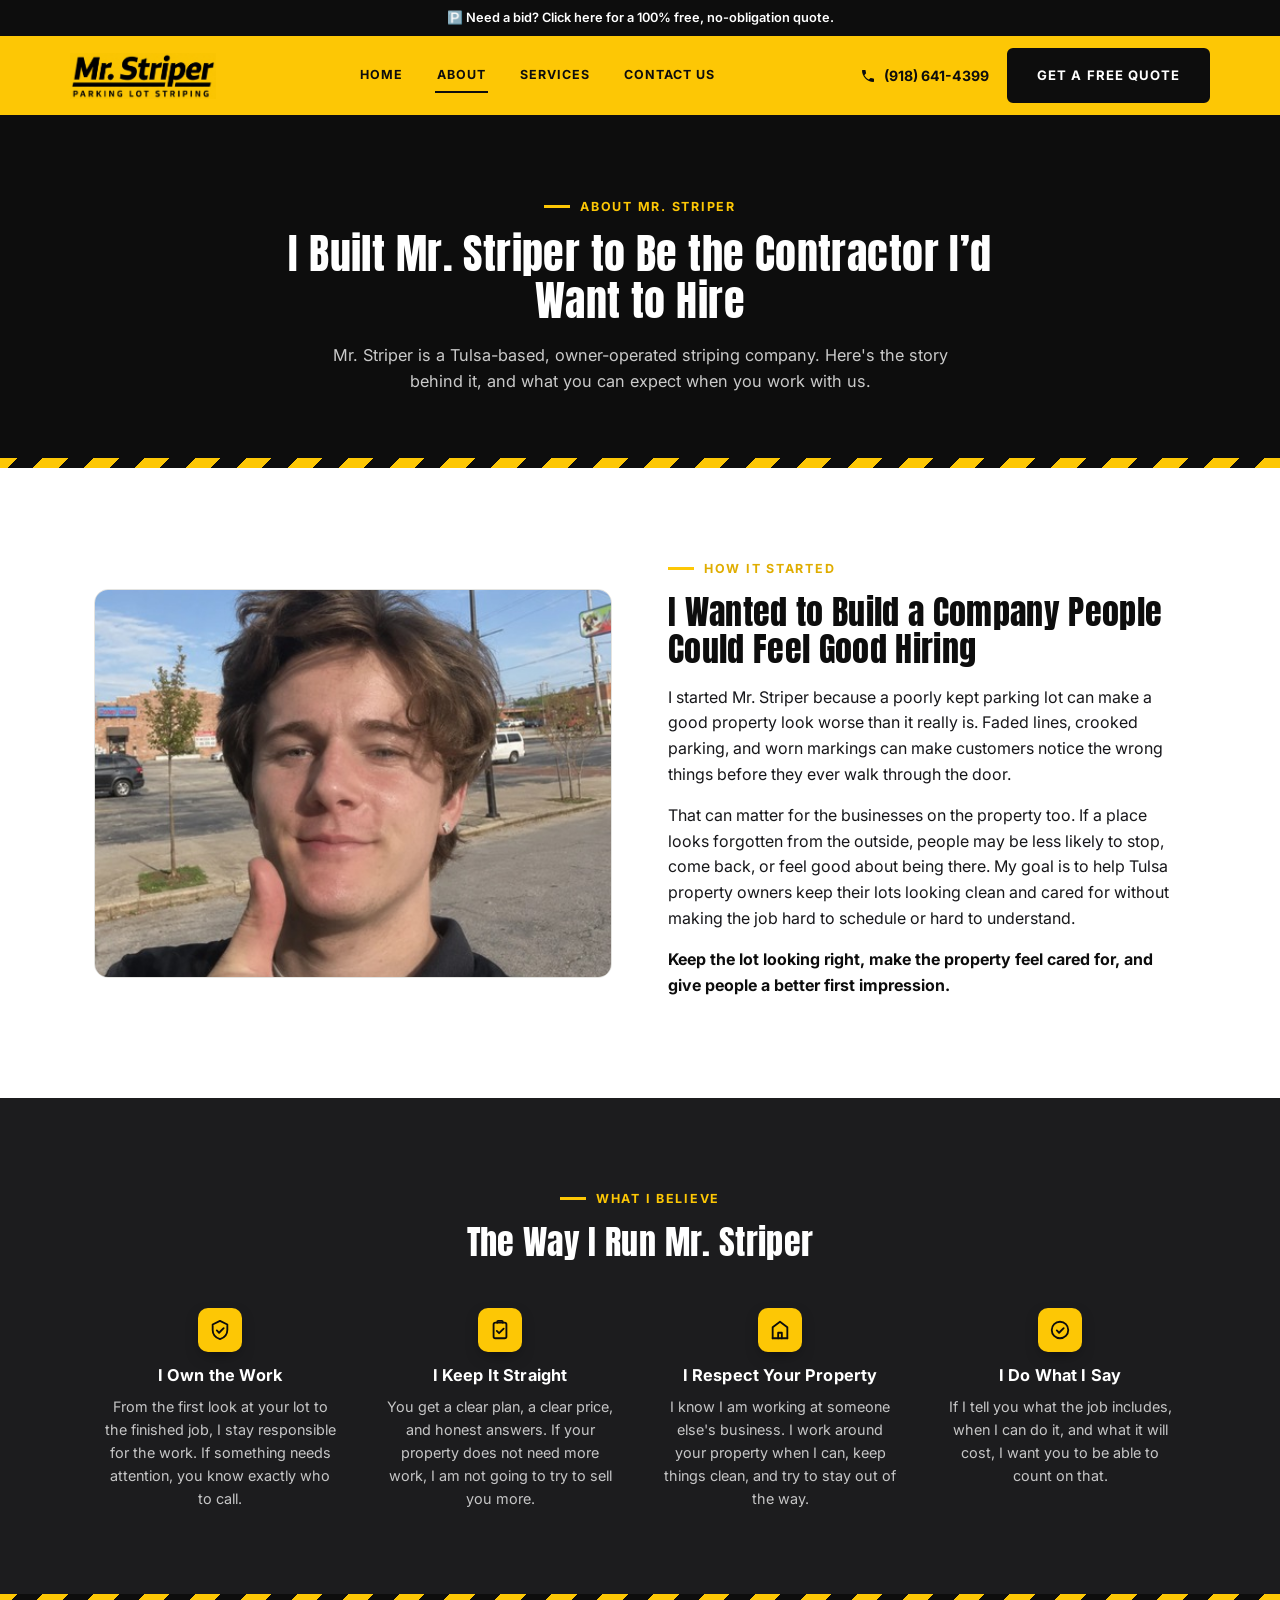
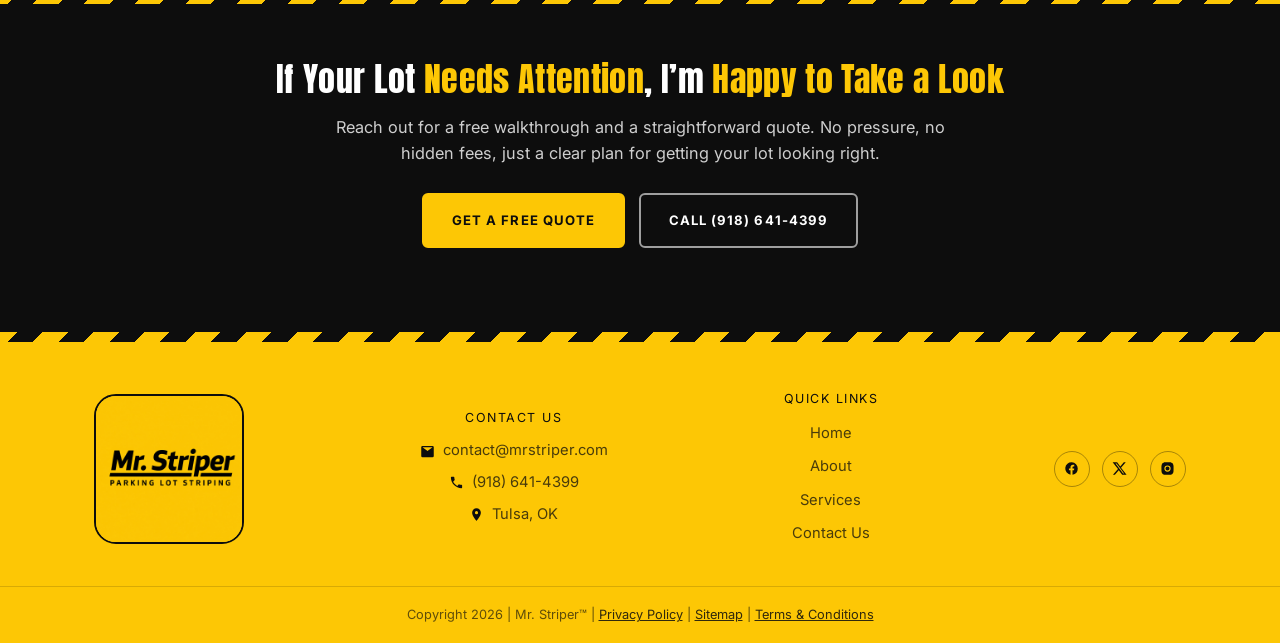
==== commit 9b0a3a0e: "Update About page final CTA headline with yellow key phrases" ====
--- a/about.html
+++ b/about.html
@@ -120,7 +120,7 @@
 <!-- FINAL CTA -->
 <section class="final-cta">
   <div class="wrap">
-    <h2>Have a Property That Needs <span class="accent">Attention?</span></h2>
+    <h2>If Your Lot <span class="accent">Needs Attention</span>, I&rsquo;m <span class="accent">Happy to Take a Look</span></h2>
     <p>Reach out for a free walkthrough and a straightforward quote. No pressure, no hidden fees, just a clear plan for getting your lot looking right.</p>
     <div class="cta-row cta-row-center">
       <a href="index.html#contact" class="btn btn-primary">Get a Free Quote</a>
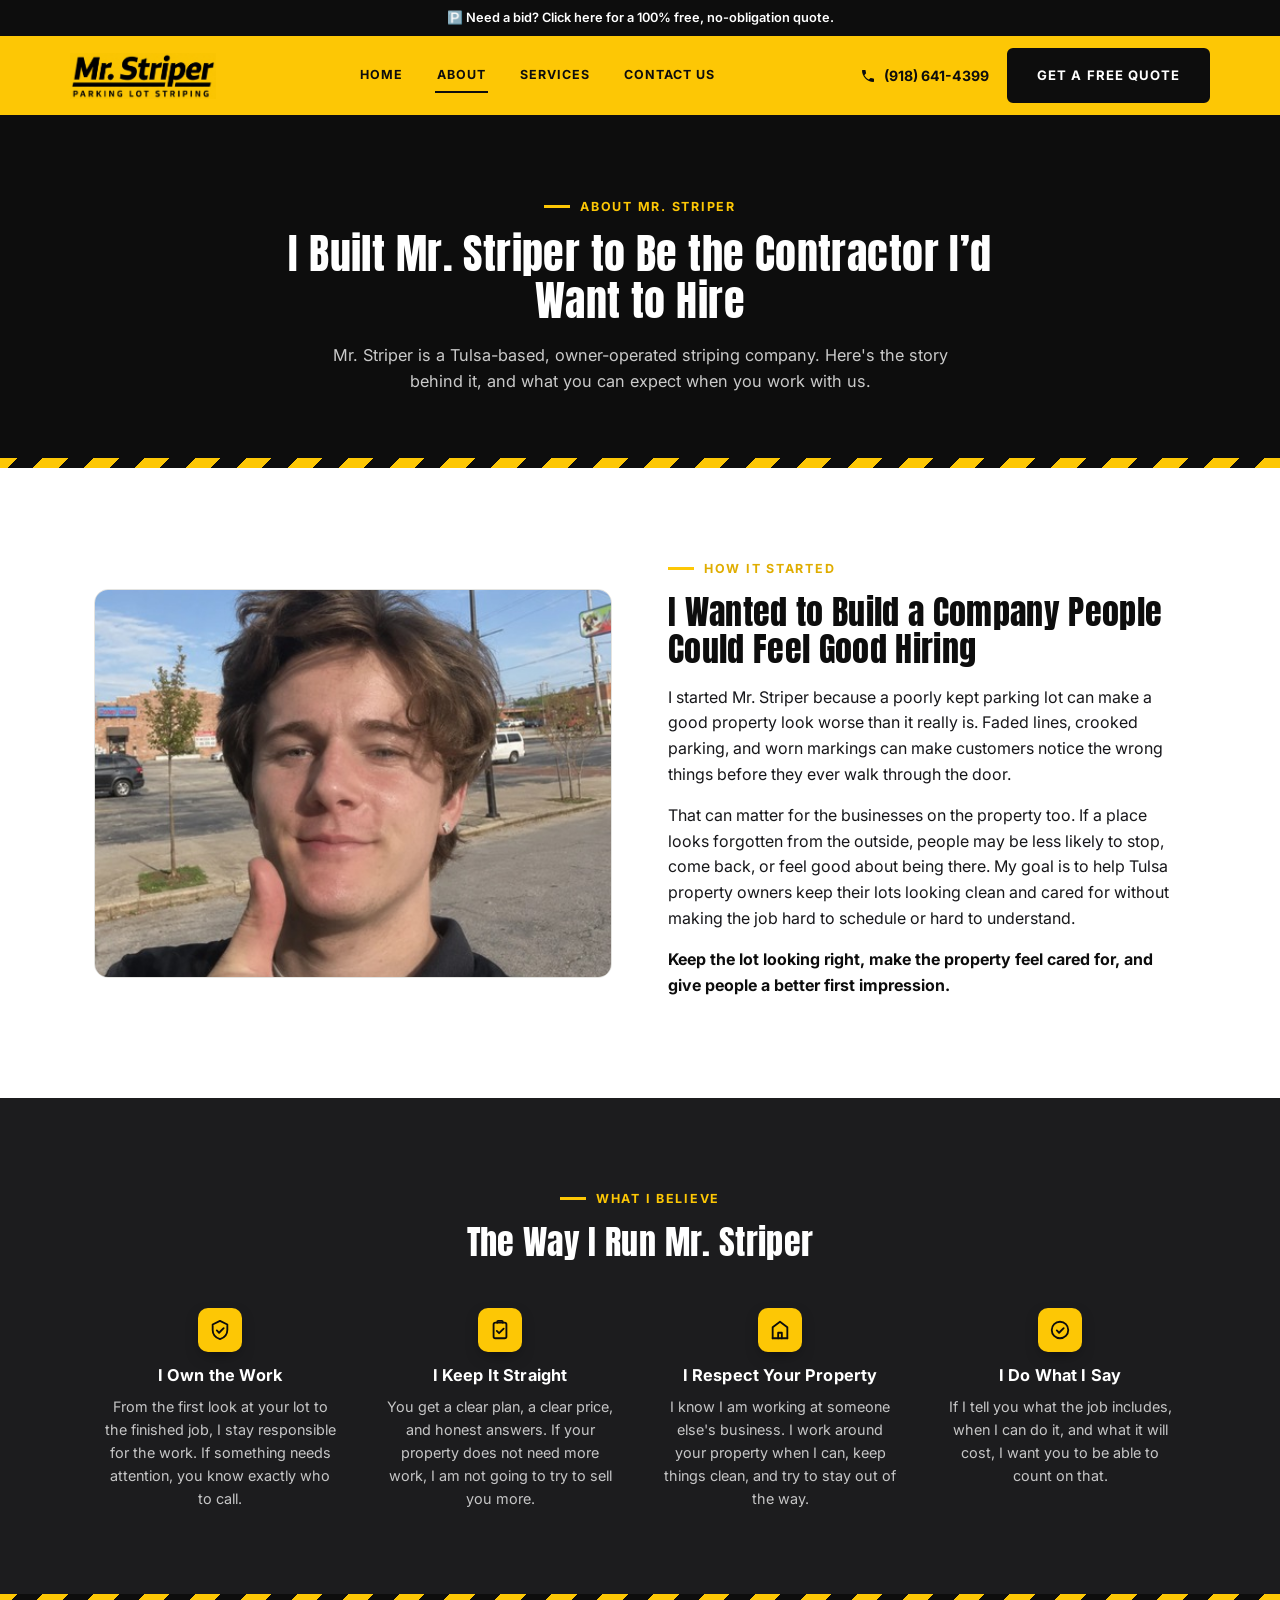
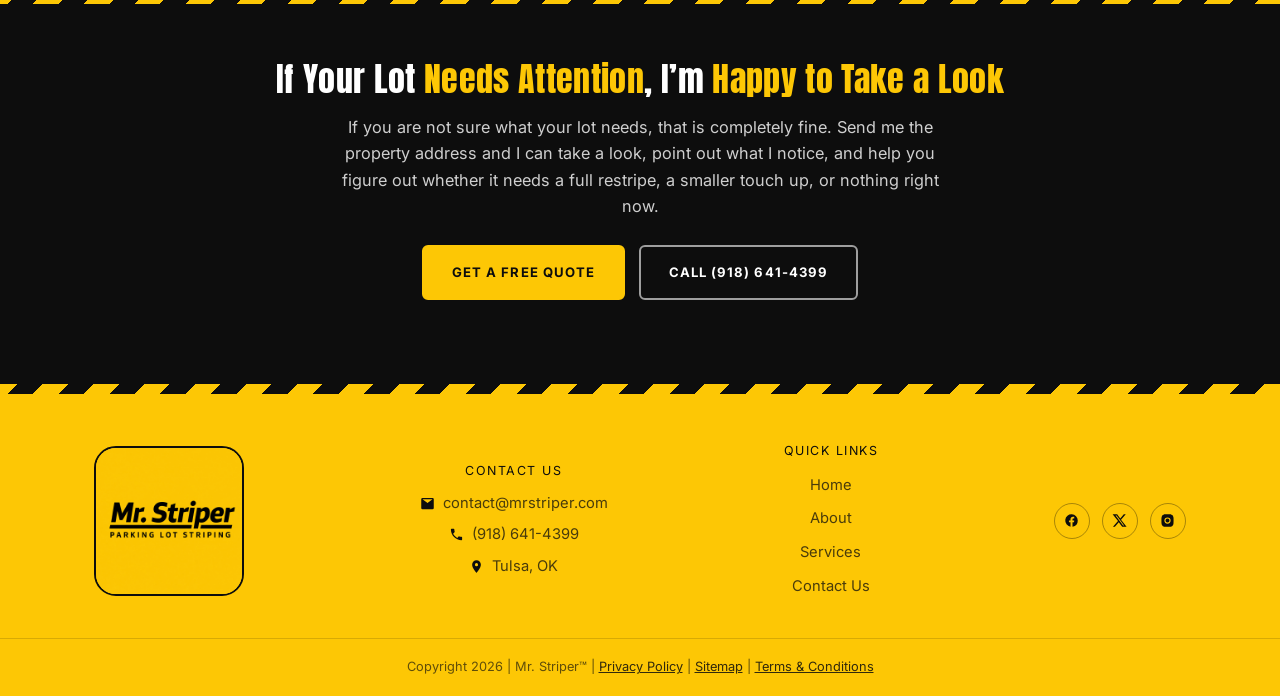
==== commit 65760c66: "Update About page final CTA paragraph copy" ====
--- a/about.html
+++ b/about.html
@@ -121,7 +121,7 @@
 <section class="final-cta">
   <div class="wrap">
     <h2>If Your Lot <span class="accent">Needs Attention</span>, I&rsquo;m <span class="accent">Happy to Take a Look</span></h2>
-    <p>Reach out for a free walkthrough and a straightforward quote. No pressure, no hidden fees, just a clear plan for getting your lot looking right.</p>
+    <p>If you are not sure what your lot needs, that is completely fine. Send me the property address and I can take a look, point out what I notice, and help you figure out whether it needs a full restripe, a smaller touch up, or nothing right now.</p>
     <div class="cta-row cta-row-center">
       <a href="index.html#contact" class="btn btn-primary">Get a Free Quote</a>
       <a href="tel:9186414399" class="btn btn-outline-white">Call (918) 641-4399</a>
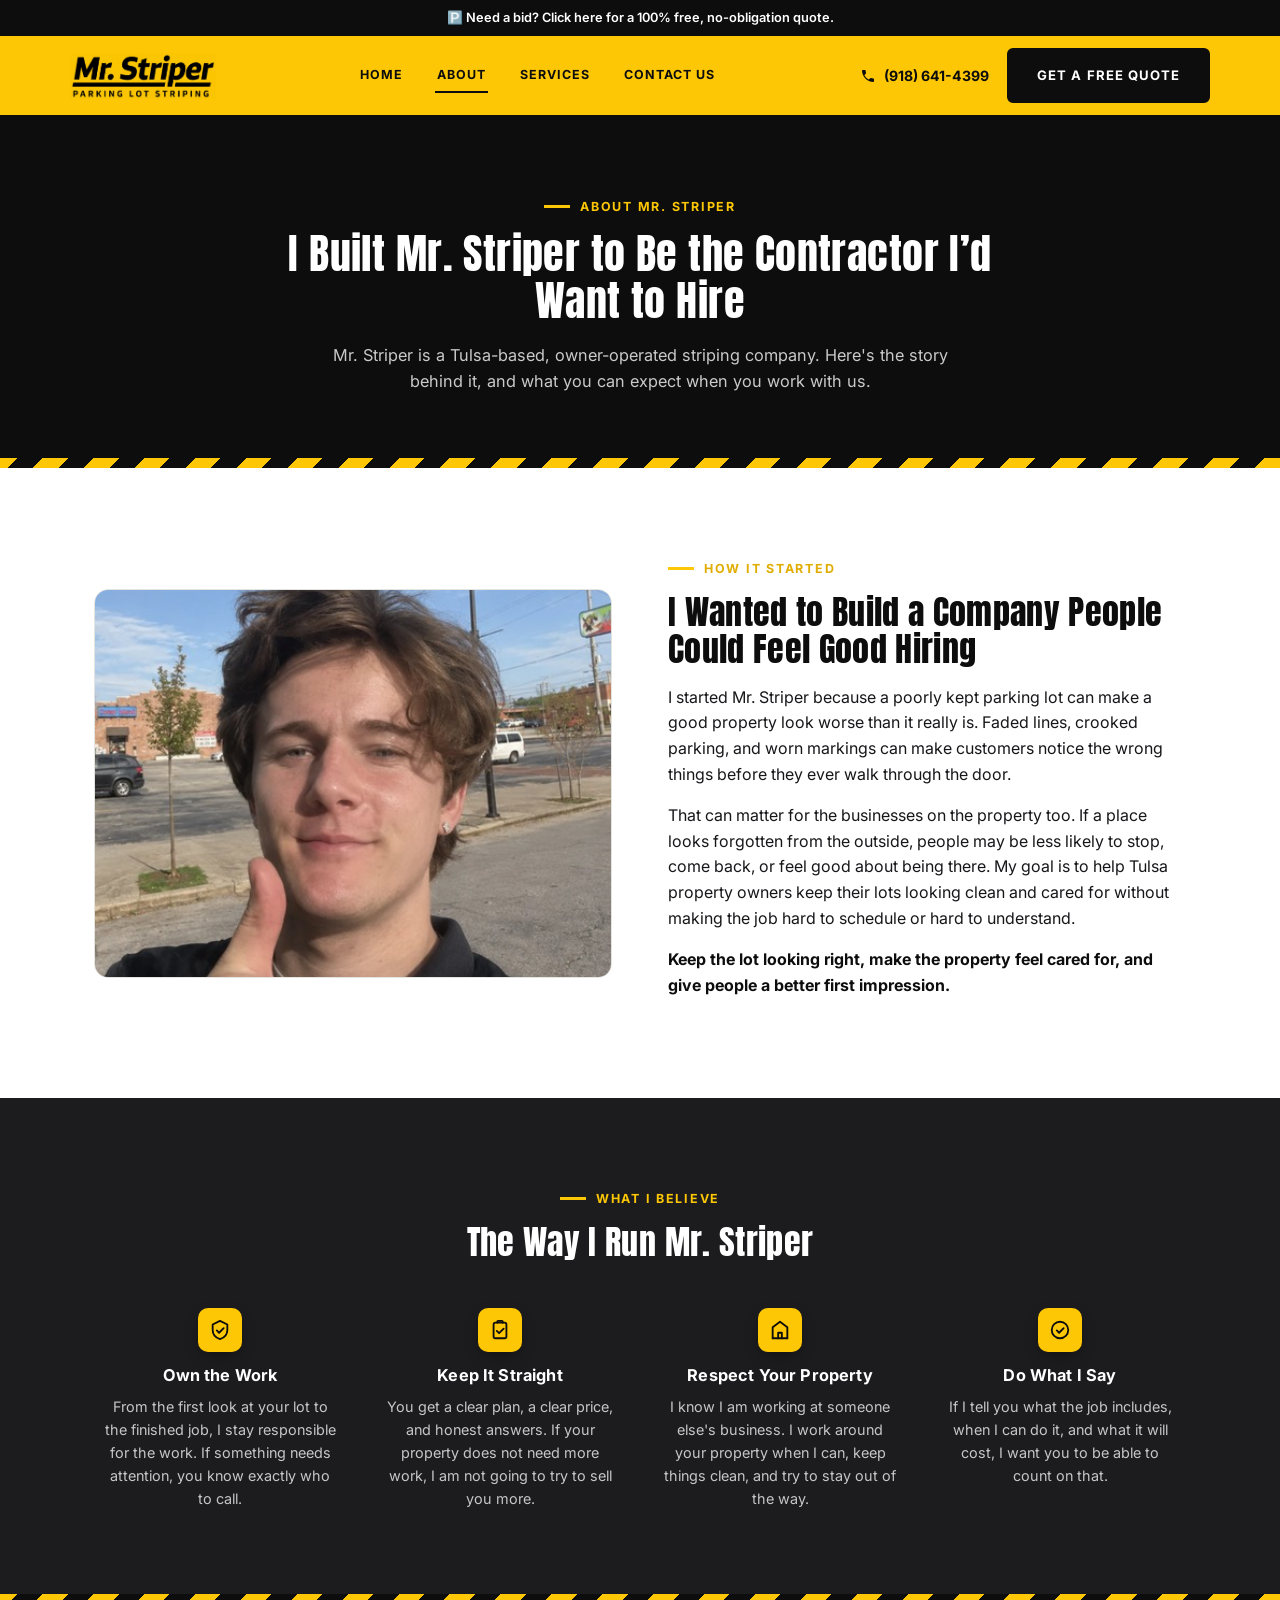
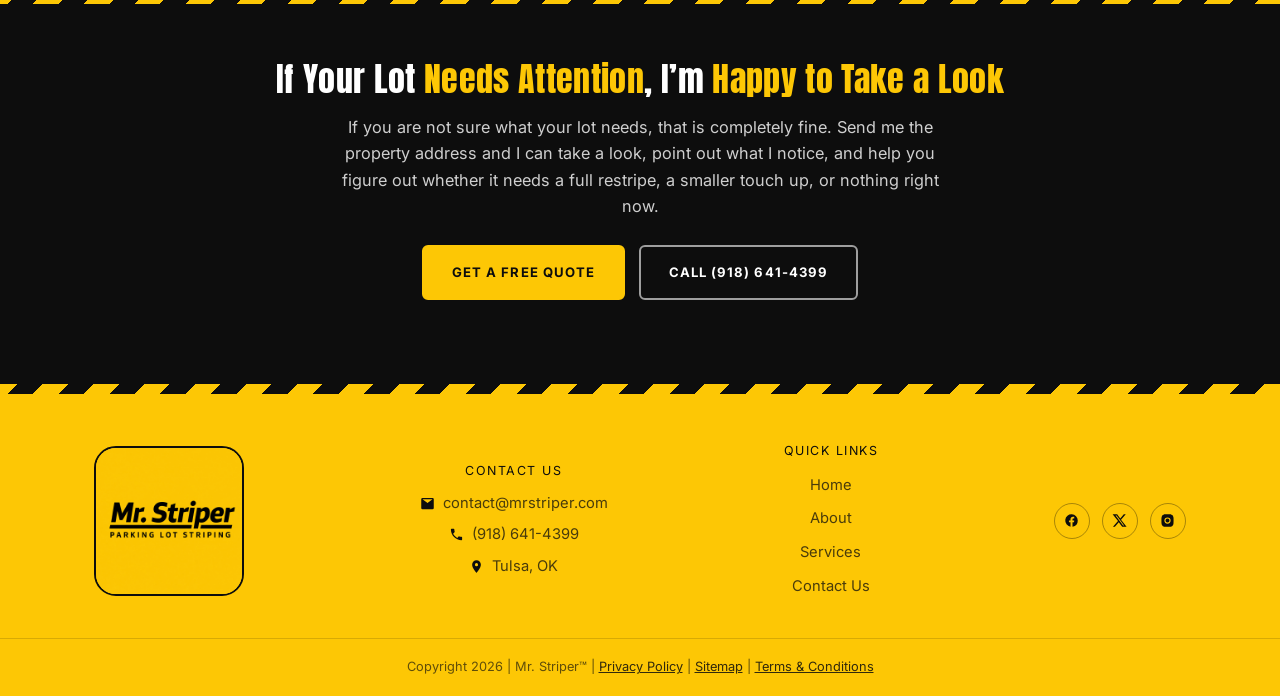
==== commit d882ba4f: "Drop leading I from About page value card titles" ====
--- a/about.html
+++ b/about.html
@@ -87,28 +87,28 @@
         <div class="service-icon">
           <svg viewBox="0 0 24 24" fill="none" stroke-width="2" stroke-linecap="round" stroke-linejoin="round"><path d="M12 2l8 4v6c0 5-3.5 8.5-8 10-4.5-1.5-8-5-8-10V6l8-4z"/><path d="M8.5 12.5l2.5 2.5 5-5"/></svg>
         </div>
-        <h3>I Own the Work</h3>
+        <h3>Own the Work</h3>
         <p>From the first look at your lot to the finished job, I stay responsible for the work. If something needs attention, you know exactly who to call.</p>
       </div>
       <div class="trust-item">
         <div class="service-icon">
           <svg viewBox="0 0 24 24" fill="none" stroke-width="2" stroke-linecap="round" stroke-linejoin="round"><rect x="5" y="4" width="14" height="17" rx="2"/><path d="M9 4V3a1 1 0 011-1h4a1 1 0 011 1v1"/><path d="M8.5 13l2.5 2.5 5-5"/></svg>
         </div>
-        <h3>I Keep It Straight</h3>
+        <h3>Keep It Straight</h3>
         <p>You get a clear plan, a clear price, and honest answers. If your property does not need more work, I am not going to try to sell you more.</p>
       </div>
       <div class="trust-item">
         <div class="service-icon">
           <svg viewBox="0 0 24 24" fill="none" stroke-width="2" stroke-linecap="round" stroke-linejoin="round"><path d="M4 21V9l8-6 8 6v12"/><path d="M4 21h16"/><path d="M10 21v-6h4v6"/></svg>
         </div>
-        <h3>I Respect Your Property</h3>
+        <h3>Respect Your Property</h3>
         <p>I know I am working at someone else's business. I work around your property when I can, keep things clean, and try to stay out of the way.</p>
       </div>
       <div class="trust-item">
         <div class="service-icon">
           <svg viewBox="0 0 24 24" fill="none" stroke-width="2" stroke-linecap="round" stroke-linejoin="round"><circle cx="12" cy="12" r="9"/><path d="M8.5 12.5l2.5 2.5 5-5"/></svg>
         </div>
-        <h3>I Do What I Say</h3>
+        <h3>Do What I Say</h3>
         <p>If I tell you what the job includes, when I can do it, and what it will cost, I want you to be able to count on that.</p>
       </div>
     </div>
